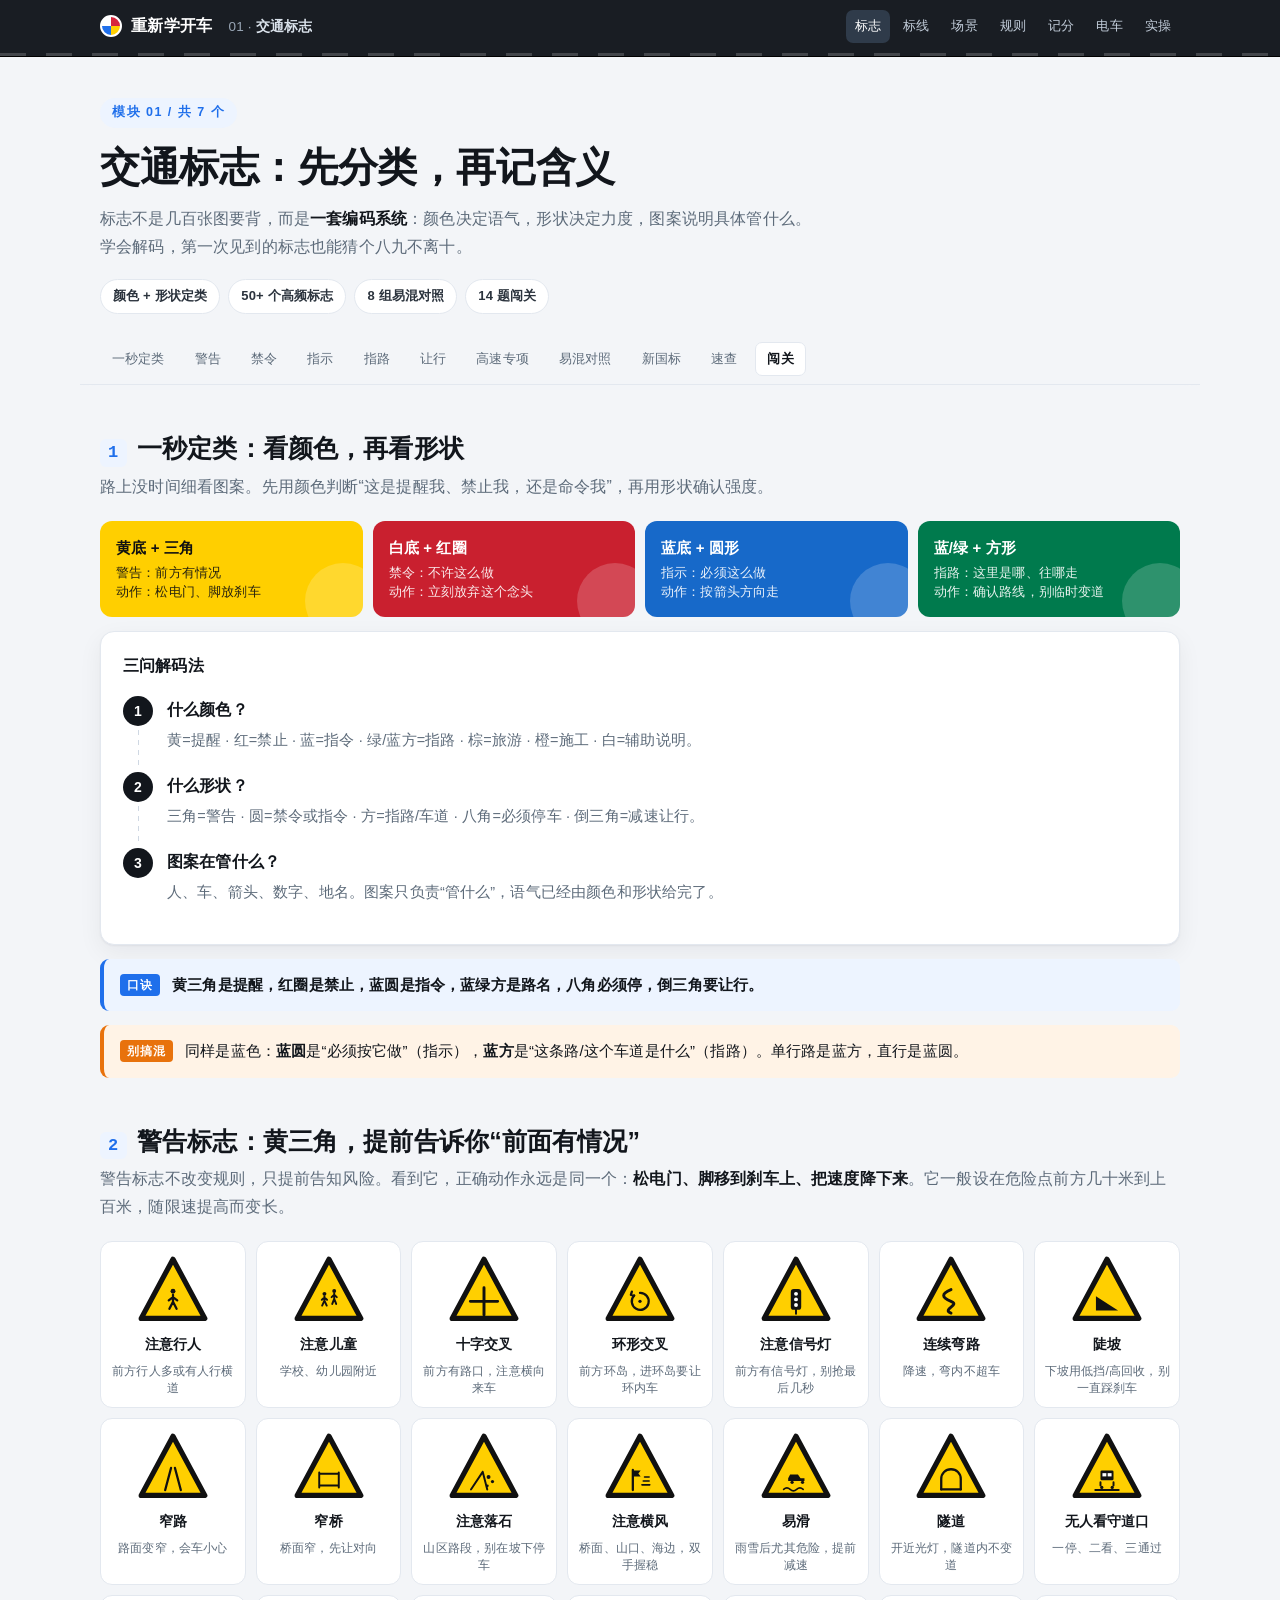
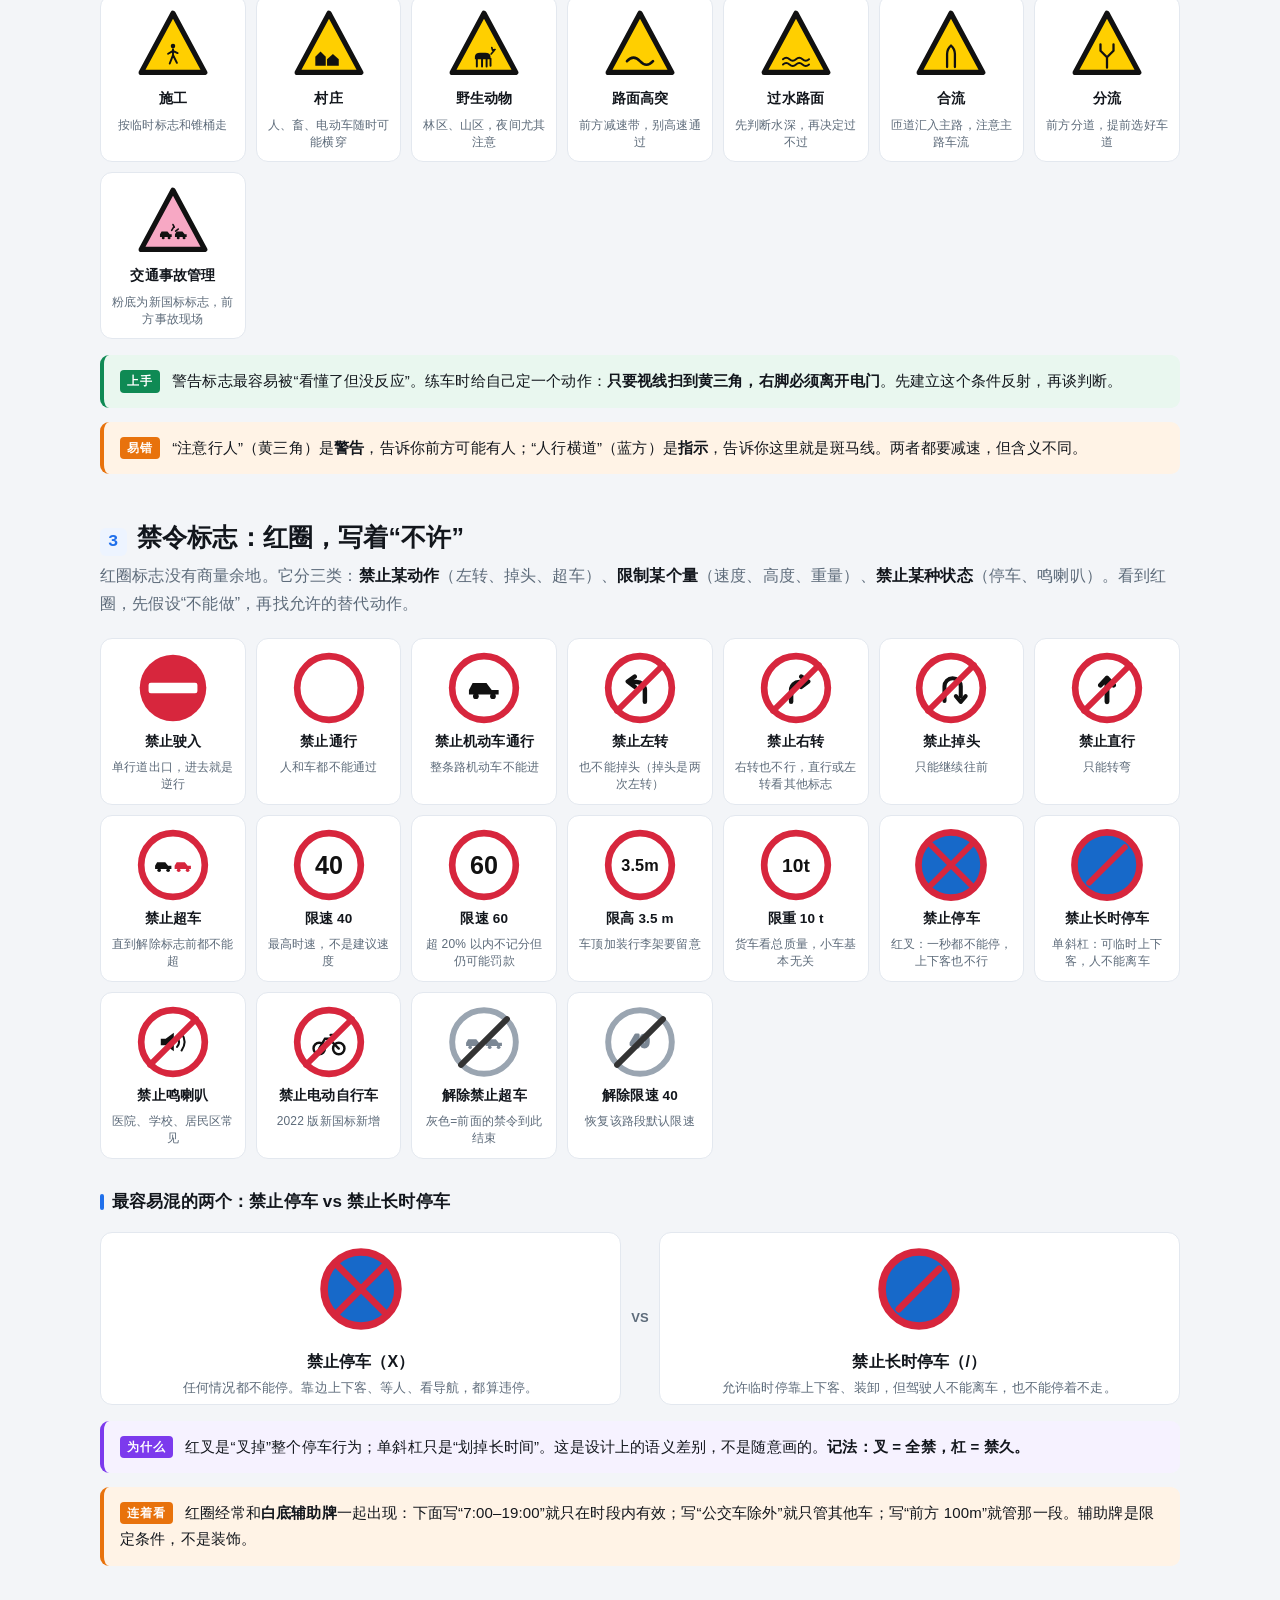
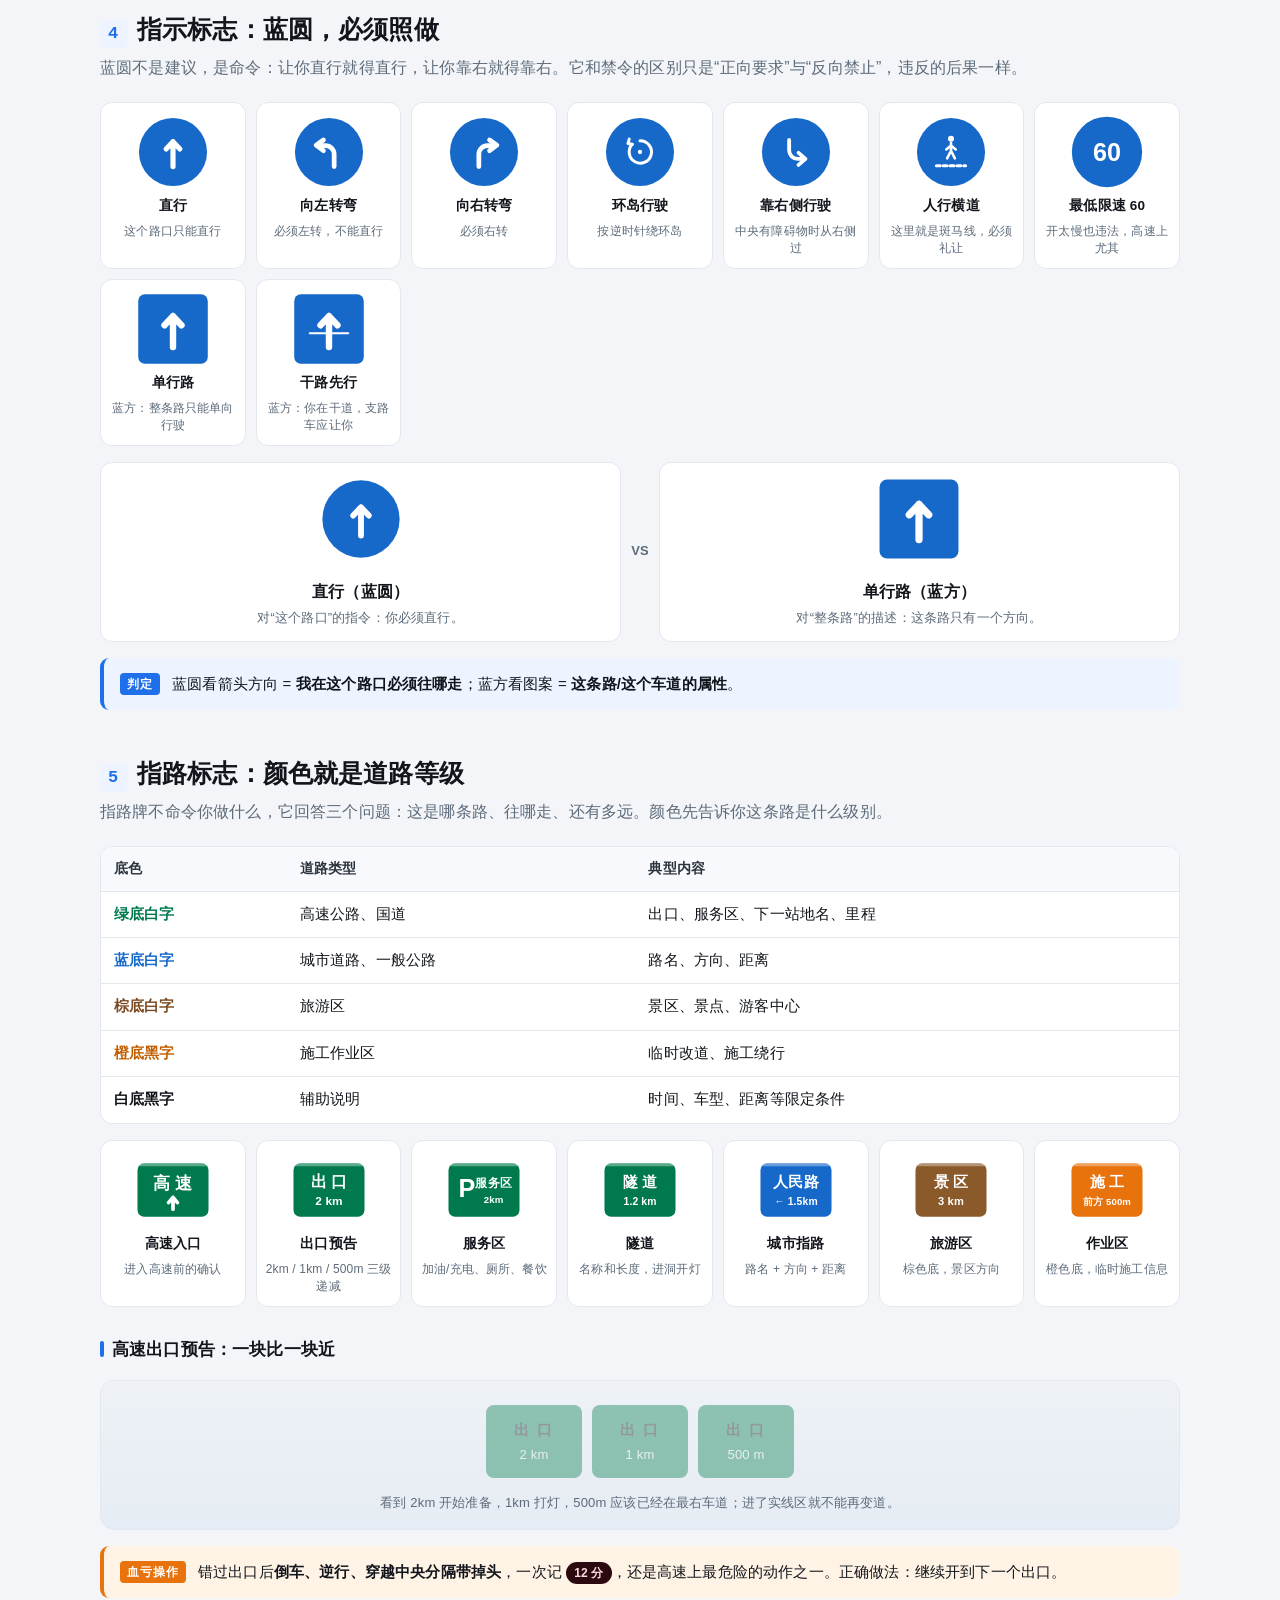
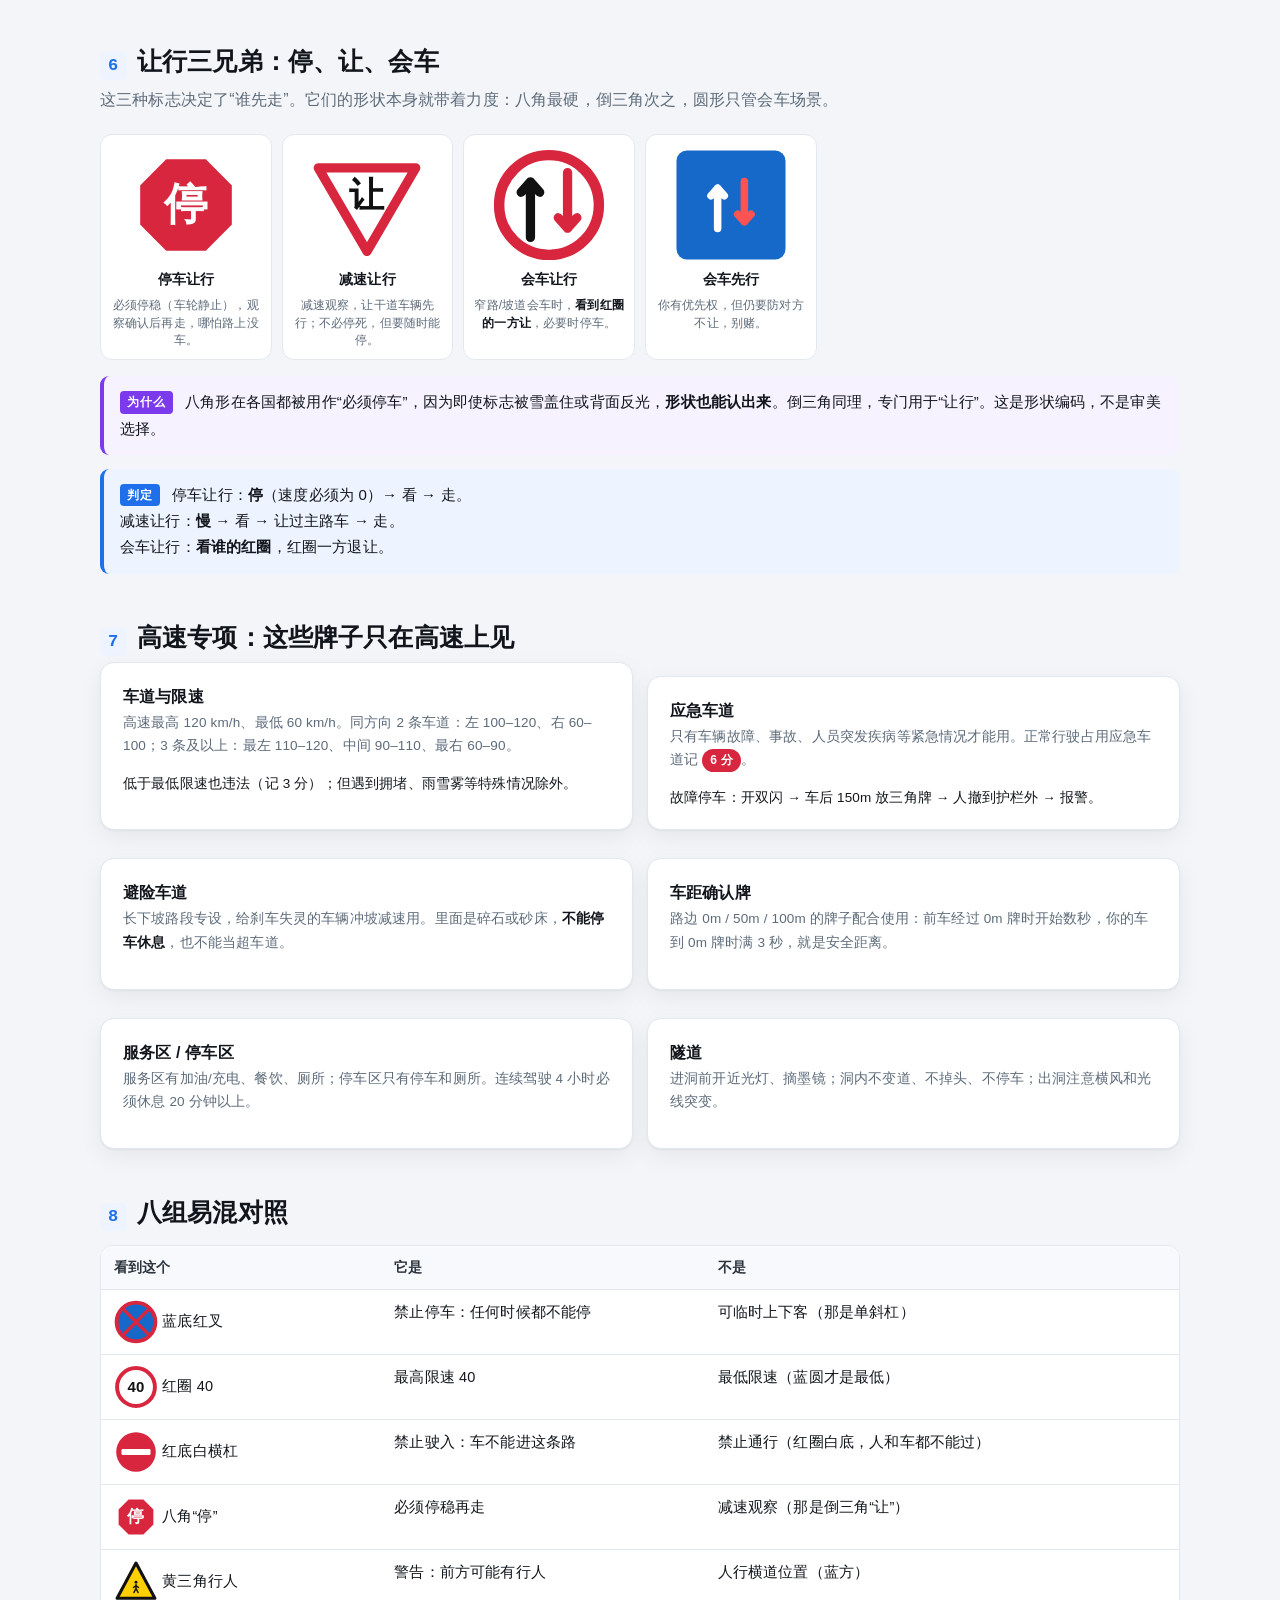
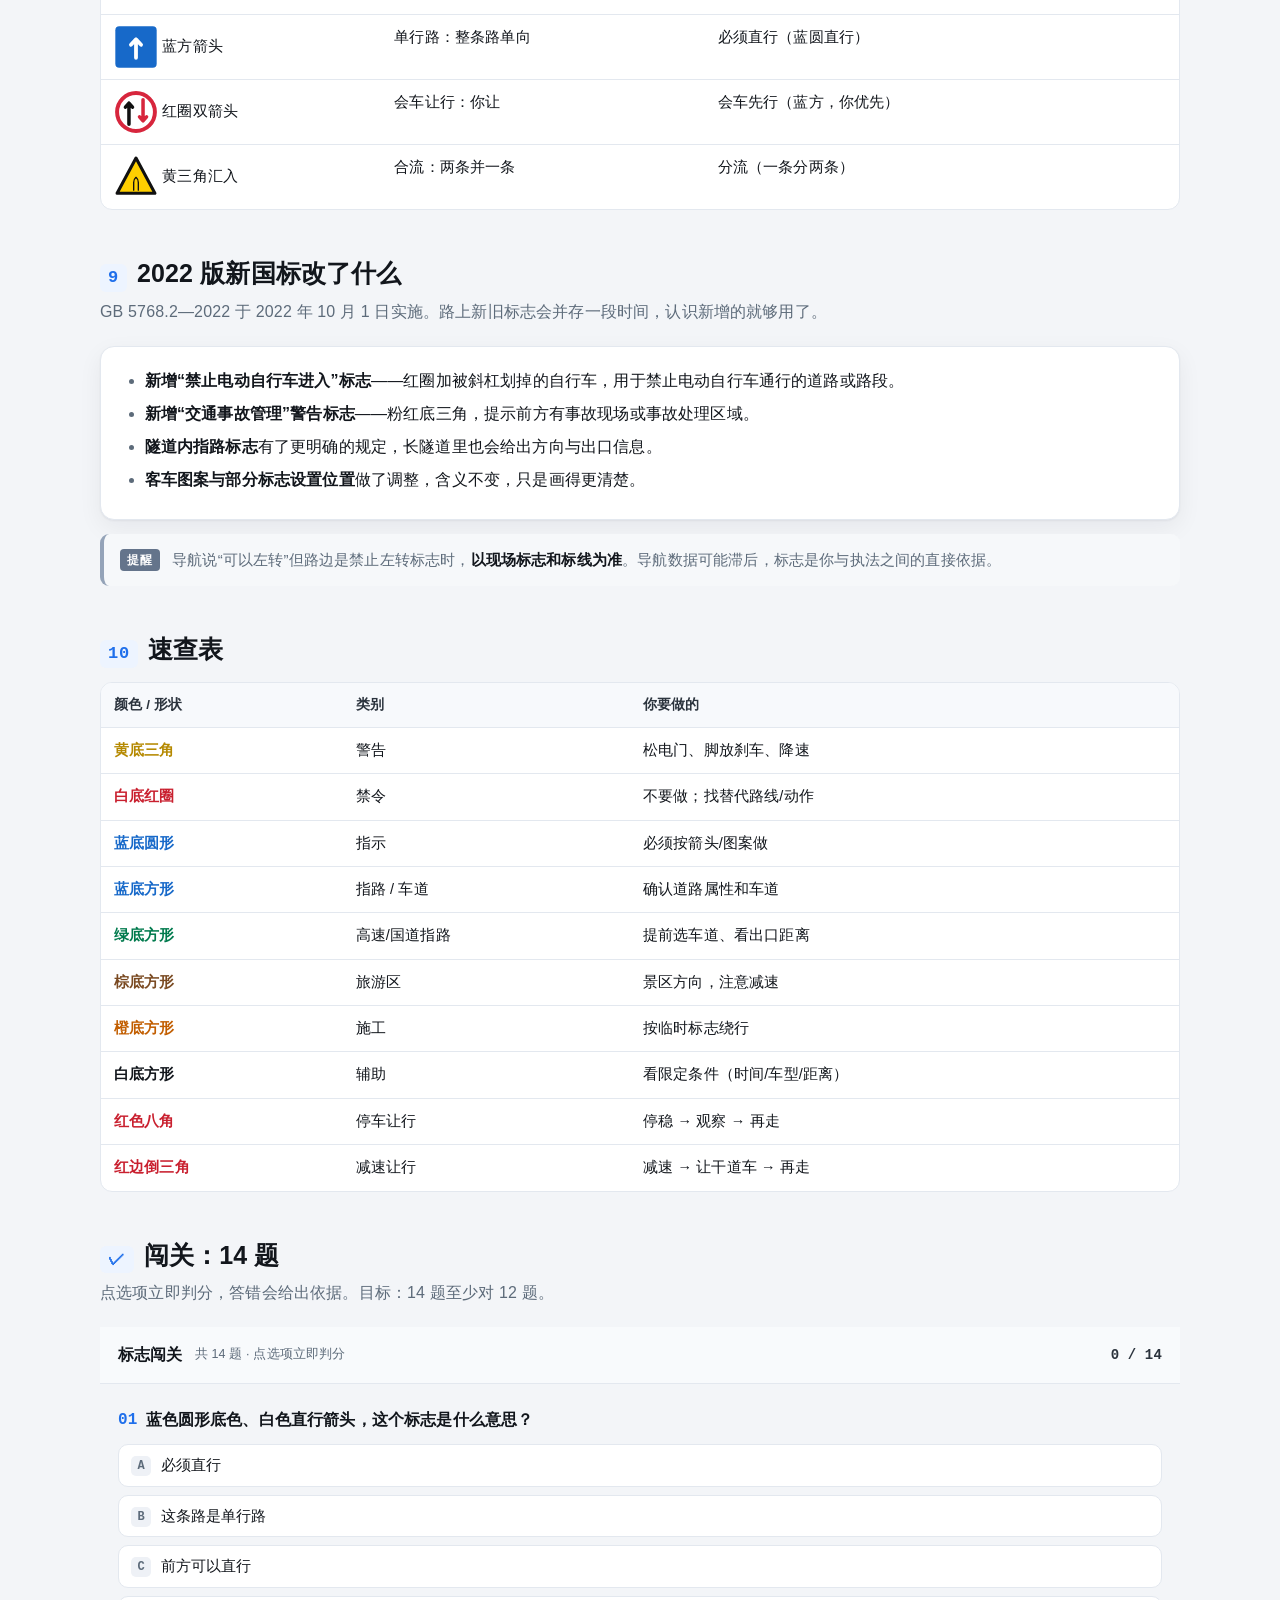
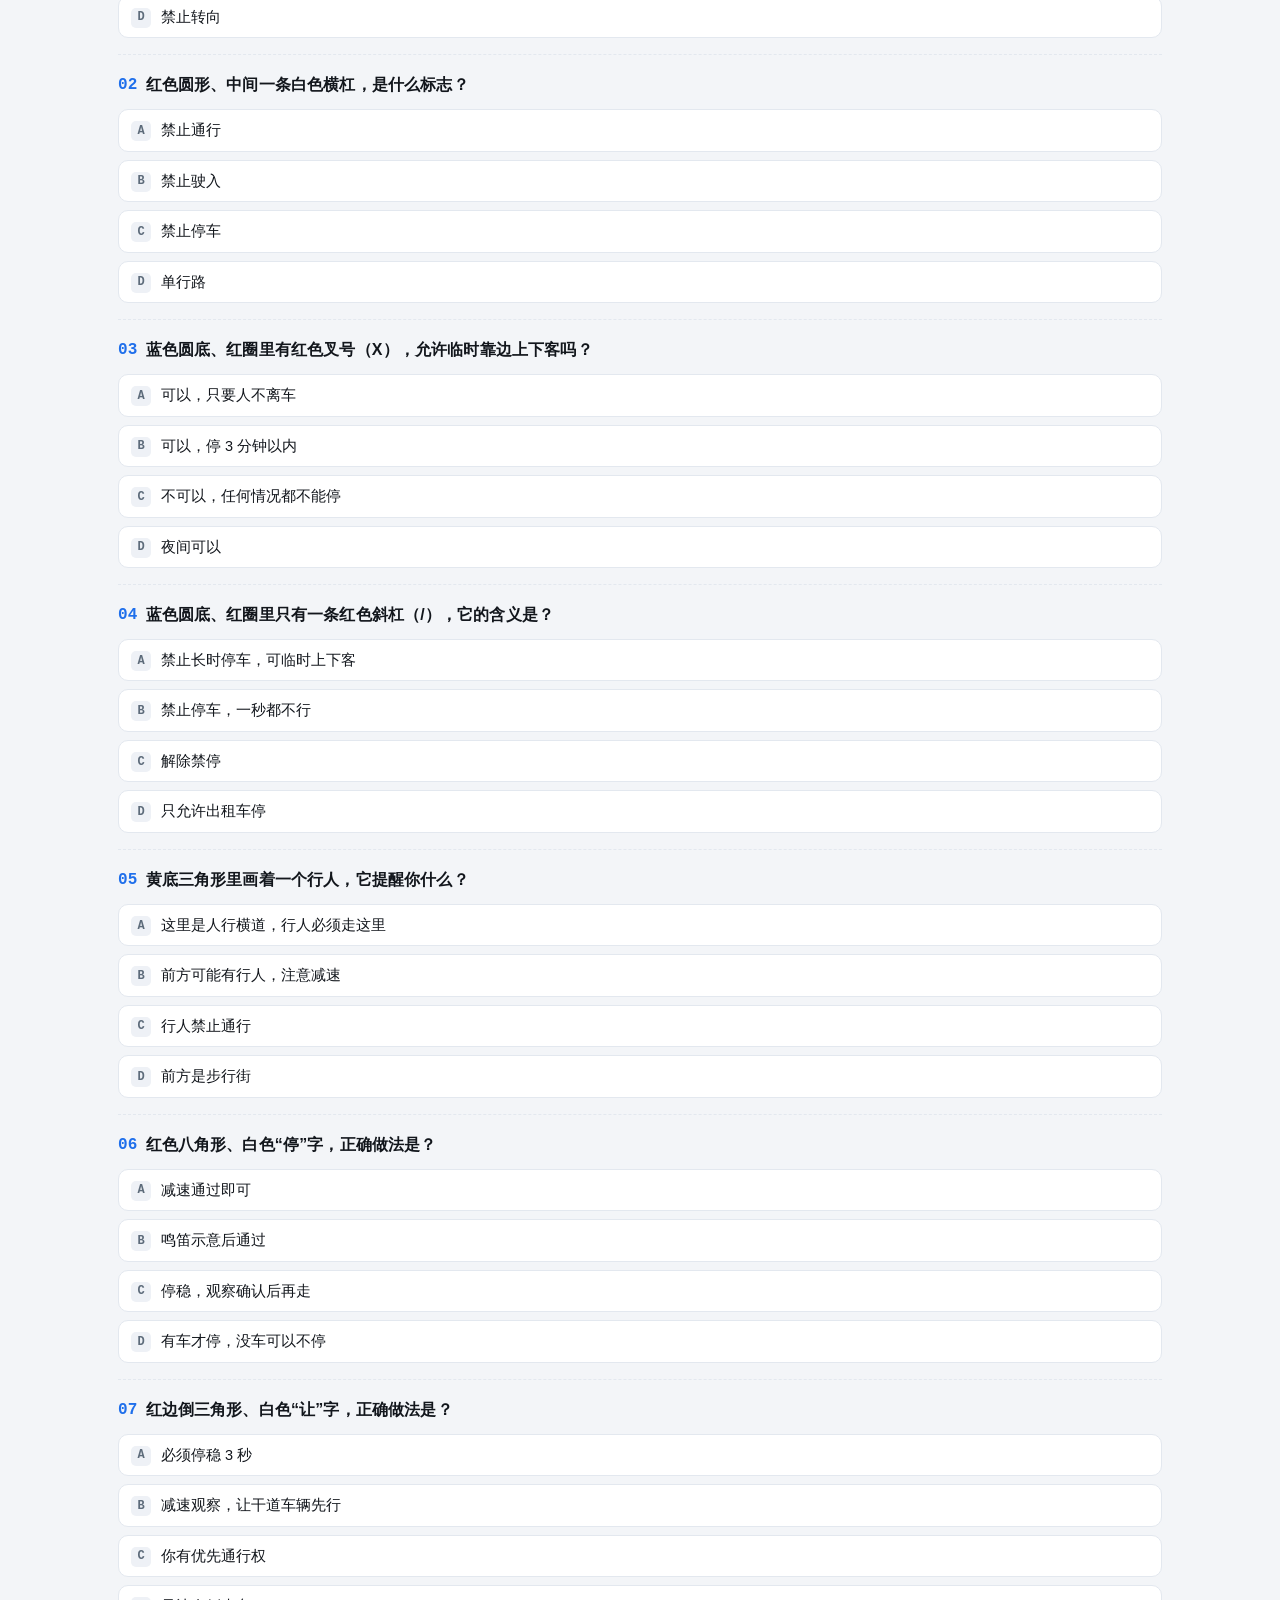
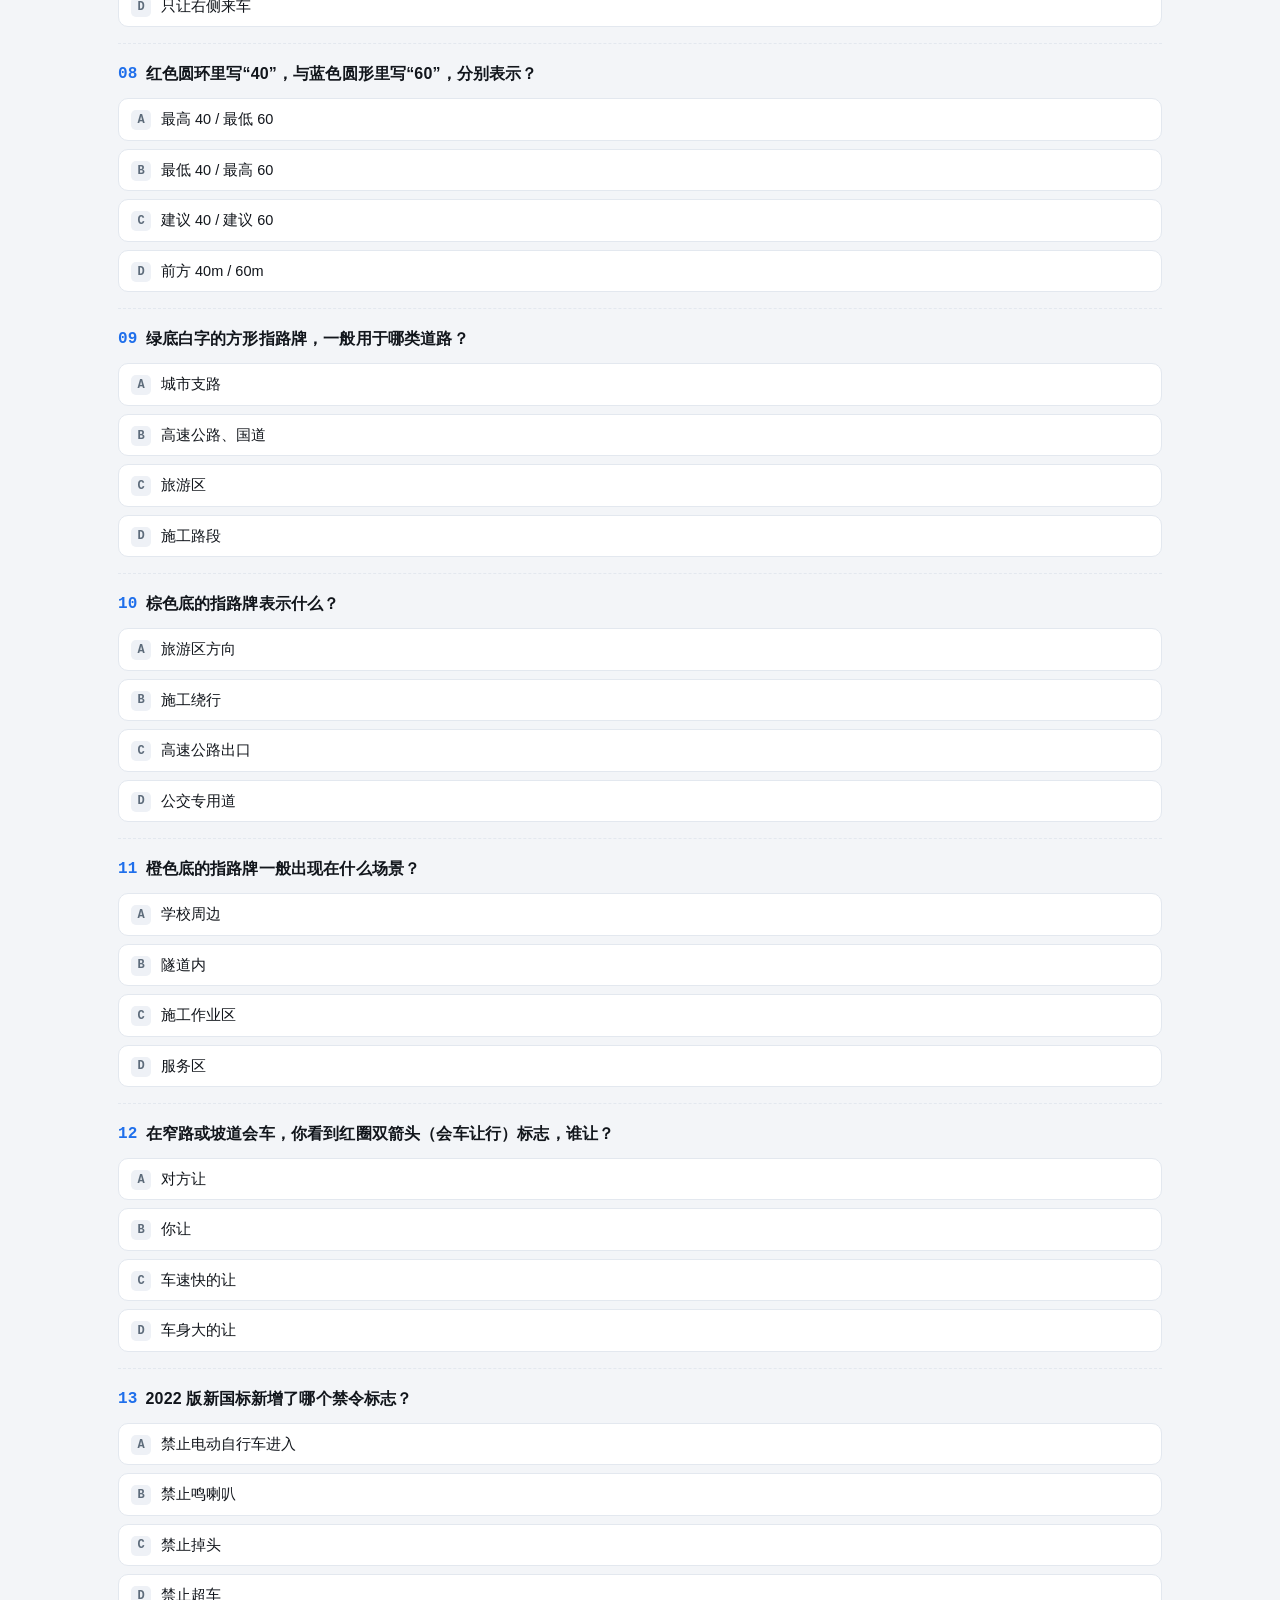
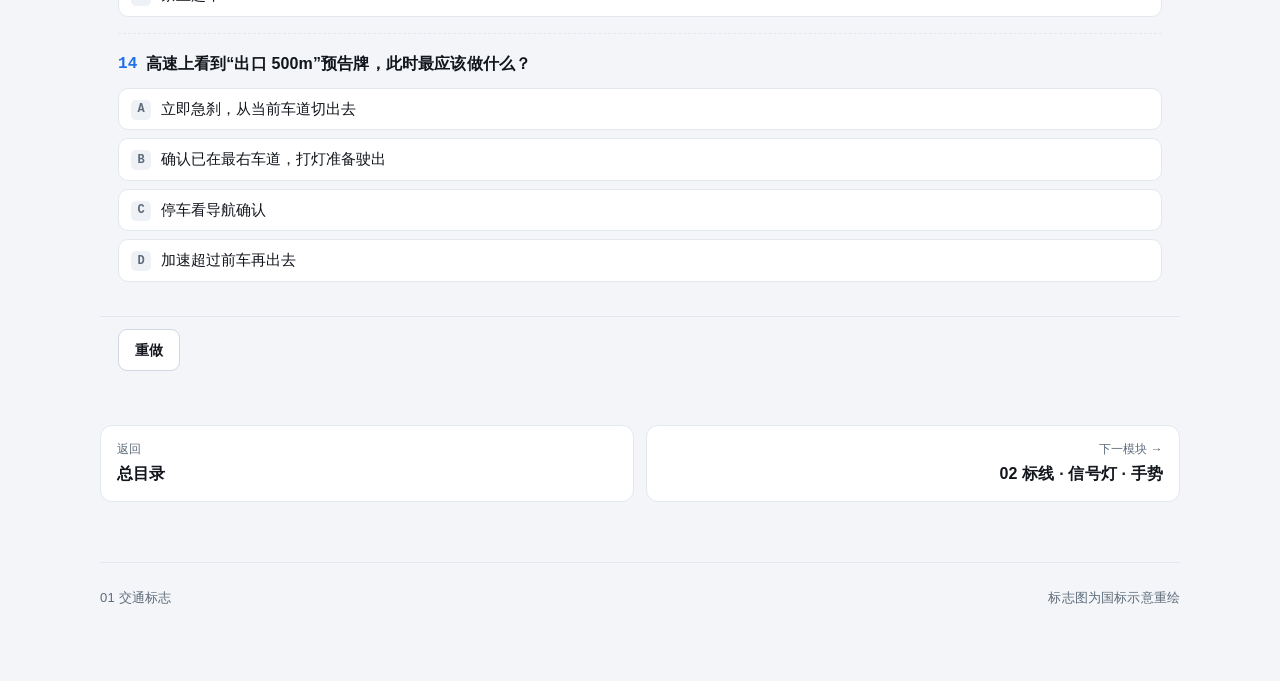
==== 01_signs.html @ 06decb4a "新增 C1 复训手册静态站点 7 个模块：标志、标线、场景、规则、记分、电车、实操， 含矢量图示、SMIL 动画、78 道闯关题与跨页学习进度。" ====
<!DOCTYPE html>
<html lang="zh-CN">
<head>
<meta charset="utf-8">
<meta name="viewport" content="width=device-width, initial-scale=1">
<title>01 交通标志 · 重新学开车</title>
<link rel="stylesheet" href="assets/css/style.css">
<style>
  .decode { display: grid; grid-template-columns: repeat(auto-fit, minmax(160px, 1fr)); gap: 10px; }
  .decode-item { border-radius: 12px; padding: 14px 16px; min-height: 96px; position: relative; overflow: hidden; }
  .decode-item .dt { font-weight: 800; font-size: 15px; margin-bottom: 3px; }
  .decode-item .dd { font-size: 12.5px; line-height: 1.5; opacity: .9; }
  .decode-item .sw { position: absolute; right: -18px; bottom: -22px; width: 76px; height: 76px; border-radius: 50%; background: rgba(255,255,255,.18); }

  @keyframes fadeUp { from { opacity: 0; transform: translateY(10px); } to { opacity: 1; transform: none; } }
  .fade-seq > * { animation: fadeUp .7s ease both; }
  .fade-seq > *:nth-child(2) { animation-delay: .3s; }
  .fade-seq > *:nth-child(3) { animation-delay: .6s; }
  .fade-seq > *:nth-child(4) { animation-delay: .9s; }

  @keyframes slashIn { 0%, 12% { stroke-dashoffset: 80; opacity: .2; } 42%, 88% { stroke-dashoffset: 0; opacity: 1; } 100% { stroke-dashoffset: 80; opacity: .2; } }
  .cmp-anim [data-sign="p-noparking"] svg path { stroke-dasharray: 80; animation: slashIn 4s ease-in-out infinite; }
  .cmp-anim [data-sign="p-noparking"] svg path:nth-of-type(2) { animation-delay: .3s; }
  .cmp-anim [data-sign="p-nolongparking"] svg path { stroke-dasharray: 70; animation: slashIn 4s ease-in-out infinite; }
  .cmp-anim .cmp-box { padding-bottom: 6px; }

  .exitseq { display: flex; gap: 10px; justify-content: center; flex-wrap: wrap; padding: 10px 0 4px; }
  .ex {
    background: #007a4d; color: #fff; border-radius: 8px; padding: 12px 18px; text-align: center;
    min-width: 96px; opacity: .4; animation: light 4.8s ease-in-out infinite; animation-delay: var(--d);
    box-shadow: 0 0 0 0 rgba(0,122,77,0);
  }
  .ex b { display: block; font-size: 15px; letter-spacing: .12em; }
  .ex span { display: block; font-size: 13px; opacity: .9; }
  @keyframes light {
    0%, 33% { opacity: 1; transform: translateY(-2px); box-shadow: 0 6px 16px rgba(0,122,77,.28); }
    42%, 100% { opacity: .4; transform: none; box-shadow: 0 0 0 0 rgba(0,122,77,0); }
  }
  .exitcap { text-align: center; font-size: 13px; color: var(--muted); margin-top: 10px; }
  .sign-item.tall .smean { min-height: 2.9em; }
</style>
</head>
<body data-mod="01_signs">

<header class="topbar">
  <div class="topbar-inner">
    <a class="brand" href="index.html"><span class="brand-dot"></span>重新学开车</a>
    <span class="crumb">01 · <b>交通标志</b></span>
    <span class="topbar-spacer"></span>
    <nav class="topbar-nav">
      <a href="01_signs.html" class="on">标志</a>
      <a href="02_markings.html">标线</a>
      <a href="03_scenes.html">场景</a>
      <a href="04_rules.html">规则</a>
      <a href="05_points.html">记分</a>
      <a href="06_ev.html">电车</a>
      <a href="07_practice.html">实操</a>
    </nav>
  </div>
</header>

<main class="wrap">

  <section class="hero">
    <span class="eyebrow">模块 01 / 共 7 个</span>
    <h1>交通标志：先分类，再记含义</h1>
    <p>标志不是几百张图要背，而是<b>一套编码系统</b>：颜色决定语气，形状决定力度，图案说明具体管什么。学会解码，第一次见到的标志也能猜个八九不离十。</p>
    <div class="hero-tags">
      <span class="chip">颜色 + 形状定类</span>
      <span class="chip">50+ 个高频标志</span>
      <span class="chip">8 组易混对照</span>
      <span class="chip">14 题闯关</span>
    </div>
  </section>

  <nav class="toc">
    <a href="#s1" class="on">一秒定类</a>
    <a href="#s2">警告</a>
    <a href="#s3">禁令</a>
    <a href="#s4">指示</a>
    <a href="#s5">指路</a>
    <a href="#s6">让行</a>
    <a href="#s7">高速专项</a>
    <a href="#s8">易混对照</a>
    <a href="#s9">新国标</a>
    <a href="#s10">速查</a>
    <a href="#quiz">闯关</a>
  </nav>

  <!-- ================= 1 ================= -->
  <section class="sec" id="s1">
    <h2><span class="num">1</span>一秒定类：看颜色，再看形状</h2>
    <p class="lead">路上没时间细看图案。先用颜色判断“这是提醒我、禁止我，还是命令我”，再用形状确认强度。</p>

    <div class="decode fade-seq">
      <div class="decode-item" style="background:#ffcf00;color:#111">
        <div class="dt">黄底 + 三角</div>
        <div class="dd">警告：前方有情况<br>动作：松电门、脚放刹车</div>
        <div class="sw"></div>
      </div>
      <div class="decode-item" style="background:#c9202f">
        <div class="dt">白底 + 红圈</div>
        <div class="dd">禁令：不许这么做<br>动作：立刻放弃这个念头</div>
        <div class="sw"></div>
      </div>
      <div class="decode-item" style="background:#1769c9">
        <div class="dt">蓝底 + 圆形</div>
        <div class="dd">指示：必须这么做<br>动作：按箭头方向走</div>
        <div class="sw"></div>
      </div>
      <div class="decode-item" style="background:#007a4d">
        <div class="dt">蓝/绿 + 方形</div>
        <div class="dd">指路：这里是哪、往哪走<br>动作：确认路线，别临时变道</div>
        <div class="sw"></div>
      </div>
    </div>

    <div class="card" style="margin-top:14px">
      <b>三问解码法</b>
      <ol class="steps" style="margin-bottom:0">
        <li><b>什么颜色？</b><span>黄=提醒 · 红=禁止 · 蓝=指令 · 绿/蓝方=指路 · 棕=旅游 · 橙=施工 · 白=辅助说明。</span></li>
        <li><b>什么形状？</b><span>三角=警告 · 圆=禁令或指令 · 方=指路/车道 · 八角=必须停车 · 倒三角=减速让行。</span></li>
        <li><b>图案在管什么？</b><span>人、车、箭头、数字、地名。图案只负责“管什么”，语气已经由颜色和形状给完了。</span></li>
      </ol>
    </div>

    <div class="rule">
      <span class="lbl">口诀</span>
      <b>黄三角是提醒，红圈是禁止，蓝圆是指令，蓝绿方是路名，八角必须停，倒三角要让行。</b>
    </div>

    <div class="trap">
      <span class="lbl">别搞混</span>
      同样是蓝色：<b>蓝圆</b>是“必须按它做”（指示），<b>蓝方</b>是“这条路/这个车道是什么”（指路）。单行路是蓝方，直行是蓝圆。
    </div>
  </section>

  <!-- ================= 2 ================= -->
  <section class="sec" id="s2">
    <h2><span class="num">2</span>警告标志：黄三角，提前告诉你“前面有情况”</h2>
    <p class="lead">警告标志不改变规则，只提前告知风险。看到它，正确动作永远是同一个：<b>松电门、脚移到刹车上、把速度降下来</b>。它一般设在危险点前方几十米到上百米，随限速提高而变长。</p>

    <div class="sign-grid">
      <div class="sign-item"><span class="sign" data-sign="w-crosswalk"></span><span class="sname">注意行人</span><span class="smean">前方行人多或有人行横道</span></div>
      <div class="sign-item"><span class="sign" data-sign="w-children"></span><span class="sname">注意儿童</span><span class="smean">学校、幼儿园附近</span></div>
      <div class="sign-item"><span class="sign" data-sign="w-cross"></span><span class="sname">十字交叉</span><span class="smean">前方有路口，注意横向来车</span></div>
      <div class="sign-item"><span class="sign" data-sign="w-roundabout"></span><span class="sname">环形交叉</span><span class="smean">前方环岛，进环岛要让环内车</span></div>
      <div class="sign-item"><span class="sign" data-sign="w-signal"></span><span class="sname">注意信号灯</span><span class="smean">前方有信号灯，别抢最后几秒</span></div>
      <div class="sign-item"><span class="sign" data-sign="w-curves"></span><span class="sname">连续弯路</span><span class="smean">降速，弯内不超车</span></div>
      <div class="sign-item"><span class="sign" data-sign="w-steep"></span><span class="sname">陡坡</span><span class="smean">下坡用低挡/高回收，别一直踩刹车</span></div>
      <div class="sign-item"><span class="sign" data-sign="w-narrow"></span><span class="sname">窄路</span><span class="smean">路面变窄，会车小心</span></div>
      <div class="sign-item"><span class="sign" data-sign="w-bridge"></span><span class="sname">窄桥</span><span class="smean">桥面窄，先让对向</span></div>
      <div class="sign-item"><span class="sign" data-sign="w-rock"></span><span class="sname">注意落石</span><span class="smean">山区路段，别在坡下停车</span></div>
      <div class="sign-item"><span class="sign" data-sign="w-wind"></span><span class="sname">注意横风</span><span class="smean">桥面、山口、海边，双手握稳</span></div>
      <div class="sign-item"><span class="sign" data-sign="w-slip"></span><span class="sname">易滑</span><span class="smean">雨雪后尤其危险，提前减速</span></div>
      <div class="sign-item"><span class="sign" data-sign="w-tunnel"></span><span class="sname">隧道</span><span class="smean">开近光灯，隧道内不变道</span></div>
      <div class="sign-item"><span class="sign" data-sign="w-rail"></span><span class="sname">无人看守道口</span><span class="smean">一停、二看、三通过</span></div>
      <div class="sign-item"><span class="sign" data-sign="w-build"></span><span class="sname">施工</span><span class="smean">按临时标志和锥桶走</span></div>
      <div class="sign-item"><span class="sign" data-sign="w-village"></span><span class="sname">村庄</span><span class="smean">人、畜、电动车随时可能横穿</span></div>
      <div class="sign-item"><span class="sign" data-sign="w-animal"></span><span class="sname">野生动物</span><span class="smean">林区、山区，夜间尤其注意</span></div>
      <div class="sign-item"><span class="sign" data-sign="w-bump"></span><span class="sname">路面高突</span><span class="smean">前方减速带，别高速通过</span></div>
      <div class="sign-item"><span class="sign" data-sign="w-flood"></span><span class="sname">过水路面</span><span class="smean">先判断水深，再决定过不过</span></div>
      <div class="sign-item"><span class="sign" data-sign="w-merge"></span><span class="sname">合流</span><span class="smean">匝道汇入主路，注意主路车流</span></div>
      <div class="sign-item"><span class="sign" data-sign="w-fork"></span><span class="sname">分流</span><span class="smean">前方分道，提前选好车道</span></div>
      <div class="sign-item"><span class="sign" data-sign="w-accident"></span><span class="sname">交通事故管理</span><span class="smean">粉底为新国标标志，前方事故现场</span></div>
    </div>

    <div class="tip">
      <span class="lbl">上手</span>
      警告标志最容易被“看懂了但没反应”。练车时给自己定一个动作：<b>只要视线扫到黄三角，右脚必须离开电门</b>。先建立这个条件反射，再谈判断。
    </div>

    <div class="trap">
      <span class="lbl">易错</span>
      “注意行人”（黄三角）是<b>警告</b>，告诉你前方可能有人；“人行横道”（蓝方）是<b>指示</b>，告诉你这里就是斑马线。两者都要减速，但含义不同。
    </div>
  </section>

  <!-- ================= 3 ================= -->
  <section class="sec" id="s3">
    <h2><span class="num">3</span>禁令标志：红圈，写着“不许”</h2>
    <p class="lead">红圈标志没有商量余地。它分三类：<b>禁止某动作</b>（左转、掉头、超车）、<b>限制某个量</b>（速度、高度、重量）、<b>禁止某种状态</b>（停车、鸣喇叭）。看到红圈，先假设“不能做”，再找允许的替代动作。</p>

    <div class="sign-grid">
      <div class="sign-item"><span class="sign" data-sign="p-noentry"></span><span class="sname">禁止驶入</span><span class="smean">单行道出口，进去就是逆行</span></div>
      <div class="sign-item"><span class="sign" data-sign="p-nopass"></span><span class="sname">禁止通行</span><span class="smean">人和车都不能通过</span></div>
      <div class="sign-item"><span class="sign" data-sign="p-novehicle"></span><span class="sname">禁止机动车通行</span><span class="smean">整条路机动车不能进</span></div>
      <div class="sign-item"><span class="sign" data-sign="p-left"></span><span class="sname">禁止左转</span><span class="smean">也不能掉头（掉头是两次左转）</span></div>
      <div class="sign-item"><span class="sign" data-sign="p-right"></span><span class="sname">禁止右转</span><span class="smean">右转也不行，直行或左转看其他标志</span></div>
      <div class="sign-item"><span class="sign" data-sign="p-uturn"></span><span class="sname">禁止掉头</span><span class="smean">只能继续往前</span></div>
      <div class="sign-item"><span class="sign" data-sign="p-straight"></span><span class="sname">禁止直行</span><span class="smean">只能转弯</span></div>
      <div class="sign-item"><span class="sign" data-sign="p-overtake"></span><span class="sname">禁止超车</span><span class="smean">直到解除标志前都不能超</span></div>
      <div class="sign-item"><span class="sign" data-sign="p-speed40"></span><span class="sname">限速 40</span><span class="smean">最高时速，不是建议速度</span></div>
      <div class="sign-item"><span class="sign" data-sign="p-speed60"></span><span class="sname">限速 60</span><span class="smean">超 20% 以内不记分但仍可能罚款</span></div>
      <div class="sign-item"><span class="sign" data-sign="p-height"></span><span class="sname">限高 3.5 m</span><span class="smean">车顶加装行李架要留意</span></div>
      <div class="sign-item"><span class="sign" data-sign="p-weight"></span><span class="sname">限重 10 t</span><span class="smean">货车看总质量，小车基本无关</span></div>
      <div class="sign-item"><span class="sign" data-sign="p-noparking"></span><span class="sname">禁止停车</span><span class="smean">红叉：一秒都不能停，上下客也不行</span></div>
      <div class="sign-item"><span class="sign" data-sign="p-nolongparking"></span><span class="sname">禁止长时停车</span><span class="smean">单斜杠：可临时上下客，人不能离车</span></div>
      <div class="sign-item"><span class="sign" data-sign="p-horn"></span><span class="sname">禁止鸣喇叭</span><span class="smean">医院、学校、居民区常见</span></div>
      <div class="sign-item"><span class="sign" data-sign="p-ebike"></span><span class="sname">禁止电动自行车</span><span class="smean">2022 版新国标新增</span></div>
      <div class="sign-item"><span class="sign" data-sign="p-end-overtake"></span><span class="sname">解除禁止超车</span><span class="smean">灰色=前面的禁令到此结束</span></div>
      <div class="sign-item"><span class="sign" data-sign="p-end-40"></span><span class="sname">解除限速 40</span><span class="smean">恢复该路段默认限速</span></div>
    </div>

    <h3 class="sub">最容易混的两个：禁止停车 vs 禁止长时停车</h3>
    <div class="cmp-anim">
      <div class="compare">
        <div class="cmp-box">
          <span class="sign" data-sign="p-noparking"></span>
          <div class="cmp-title">禁止停车（X）</div>
          <div class="cmp-desc">任何情况都不能停。靠边上下客、等人、看导航，都算违停。</div>
        </div>
        <div class="vs">VS</div>
        <div class="cmp-box">
          <span class="sign" data-sign="p-nolongparking"></span>
          <div class="cmp-title">禁止长时停车（/）</div>
          <div class="cmp-desc">允许临时停靠上下客、装卸，但驾驶人不能离车，也不能停着不走。</div>
        </div>
      </div>
    </div>

    <div class="why">
      <span class="lbl">为什么</span>
      红叉是“叉掉”整个停车行为；单斜杠只是“划掉长时间”。这是设计上的语义差别，不是随意画的。<b>记法：叉 = 全禁，杠 = 禁久。</b>
    </div>

    <div class="trap">
      <span class="lbl">连着看</span>
      红圈经常和<b>白底辅助牌</b>一起出现：下面写“7:00–19:00”就只在时段内有效；写“公交车除外”就只管其他车；写“前方 100m”就管那一段。辅助牌是限定条件，不是装饰。
    </div>
  </section>

  <!-- ================= 4 ================= -->
  <section class="sec" id="s4">
    <h2><span class="num">4</span>指示标志：蓝圆，必须照做</h2>
    <p class="lead">蓝圆不是建议，是命令：让你直行就得直行，让你靠右就得靠右。它和禁令的区别只是“正向要求”与“反向禁止”，违反的后果一样。</p>

    <div class="sign-grid">
      <div class="sign-item"><span class="sign" data-sign="m-straight"></span><span class="sname">直行</span><span class="smean">这个路口只能直行</span></div>
      <div class="sign-item"><span class="sign" data-sign="m-left"></span><span class="sname">向左转弯</span><span class="smean">必须左转，不能直行</span></div>
      <div class="sign-item"><span class="sign" data-sign="m-right"></span><span class="sname">向右转弯</span><span class="smean">必须右转</span></div>
      <div class="sign-item"><span class="sign" data-sign="m-roundabout"></span><span class="sname">环岛行驶</span><span class="smean">按逆时针绕环岛</span></div>
      <div class="sign-item"><span class="sign" data-sign="m-keepright"></span><span class="sname">靠右侧行驶</span><span class="smean">中央有障碍物时从右侧过</span></div>
      <div class="sign-item"><span class="sign" data-sign="m-crosswalk"></span><span class="sname">人行横道</span><span class="smean">这里就是斑马线，必须礼让</span></div>
      <div class="sign-item"><span class="sign" data-sign="m-min60"></span><span class="sname">最低限速 60</span><span class="smean">开太慢也违法，高速上尤其</span></div>
      <div class="sign-item"><span class="sign" data-sign="s-oneway"></span><span class="sname">单行路</span><span class="smean">蓝方：整条路只能单向行驶</span></div>
      <div class="sign-item"><span class="sign" data-sign="s-priority"></span><span class="sname">干路先行</span><span class="smean">蓝方：你在干道，支路车应让你</span></div>
    </div>

    <div class="compare">
      <div class="cmp-box">
        <span class="sign" data-sign="m-straight"></span>
        <div class="cmp-title">直行（蓝圆）</div>
        <div class="cmp-desc">对“这个路口”的指令：你必须直行。</div>
      </div>
      <div class="vs">VS</div>
      <div class="cmp-box">
        <span class="sign" data-sign="s-oneway"></span>
        <div class="cmp-title">单行路（蓝方）</div>
        <div class="cmp-desc">对“整条路”的描述：这条路只有一个方向。</div>
      </div>
    </div>

    <div class="rule">
      <span class="lbl">判定</span>
      蓝圆看箭头方向 = <b>我在这个路口必须往哪走</b>；蓝方看图案 = <b>这条路/这个车道的属性</b>。
    </div>
  </section>

  <!-- ================= 5 ================= -->
  <section class="sec" id="s5">
    <h2><span class="num">5</span>指路标志：颜色就是道路等级</h2>
    <p class="lead">指路牌不命令你做什么，它回答三个问题：这是哪条路、往哪走、还有多远。颜色先告诉你这条路是什么级别。</p>

    <div class="tbl-wrap compact">
      <table>
        <thead><tr><th>底色</th><th>道路类型</th><th>典型内容</th></tr></thead>
        <tbody>
          <tr><td><b style="color:#007a4d">绿底白字</b></td><td>高速公路、国道</td><td>出口、服务区、下一站地名、里程</td></tr>
          <tr><td><b style="color:#1769c9">蓝底白字</b></td><td>城市道路、一般公路</td><td>路名、方向、距离</td></tr>
          <tr><td><b style="color:#7a4a22">棕底白字</b></td><td>旅游区</td><td>景区、景点、游客中心</td></tr>
          <tr><td><b style="color:#c25e00">橙底黑字</b></td><td>施工作业区</td><td>临时改道、施工绕行</td></tr>
          <tr><td><b>白底黑字</b></td><td>辅助说明</td><td>时间、车型、距离等限定条件</td></tr>
        </tbody>
      </table>
    </div>

    <div class="sign-grid">
      <div class="sign-item"><span class="sign" data-sign="g-highway"></span><span class="sname">高速入口</span><span class="smean">进入高速前的确认</span></div>
      <div class="sign-item"><span class="sign" data-sign="g-exit"></span><span class="sname">出口预告</span><span class="smean">2km / 1km / 500m 三级递减</span></div>
      <div class="sign-item"><span class="sign" data-sign="g-service"></span><span class="sname">服务区</span><span class="smean">加油/充电、厕所、餐饮</span></div>
      <div class="sign-item"><span class="sign" data-sign="g-tunnel"></span><span class="sname">隧道</span><span class="smean">名称和长度，进洞开灯</span></div>
      <div class="sign-item"><span class="sign" data-sign="g-city"></span><span class="sname">城市指路</span><span class="smean">路名 + 方向 + 距离</span></div>
      <div class="sign-item"><span class="sign" data-sign="g-tour"></span><span class="sname">旅游区</span><span class="smean">棕色底，景区方向</span></div>
      <div class="sign-item"><span class="sign" data-sign="g-work"></span><span class="sname">作业区</span><span class="smean">橙色底，临时施工信息</span></div>
    </div>

    <h3 class="sub">高速出口预告：一块比一块近</h3>
    <div class="stage">
      <div class="exitseq">
        <div class="ex" style="--d:0s"><b>出 口</b><span>2 km</span></div>
        <div class="ex" style="--d:1.7s"><b>出 口</b><span>1 km</span></div>
        <div class="ex" style="--d:3.4s"><b>出 口</b><span>500 m</span></div>
      </div>
      <div class="exitcap">看到 2km 开始准备，1km 打灯，500m 应该已经在最右车道；进了实线区就不能再变道。</div>
    </div>

    <div class="trap">
      <span class="lbl">血亏操作</span>
      错过出口后<b>倒车、逆行、穿越中央分隔带掉头</b>，一次记 <span class="badge b12">12 分</span>，还是高速上最危险的动作之一。正确做法：继续开到下一个出口。
    </div>
  </section>

  <!-- ================= 6 ================= -->
  <section class="sec" id="s6">
    <h2><span class="num">6</span>让行三兄弟：停、让、会车</h2>
    <p class="lead">这三种标志决定了“谁先走”。它们的形状本身就带着力度：八角最硬，倒三角次之，圆形只管会车场景。</p>

    <div class="sign-grid" style="grid-template-columns:repeat(auto-fill,minmax(170px,1fr))">
      <div class="sign-item tall"><span class="sign lg" data-sign="s-stop"></span><span class="sname">停车让行</span><span class="smean">必须停稳（车轮静止），观察确认后再走，哪怕路上没车。</span></div>
      <div class="sign-item tall"><span class="sign lg" data-sign="s-yield"></span><span class="sname">减速让行</span><span class="smean">减速观察，让干道车辆先行；不必停死，但要随时能停。</span></div>
      <div class="sign-item tall"><span class="sign lg" data-sign="s-yieldcircle"></span><span class="sname">会车让行</span><span class="smean">窄路/坡道会车时，<b>看到红圈的一方让</b>，必要时停车。</span></div>
      <div class="sign-item tall"><span class="sign lg" data-sign="s-prioritycircle"></span><span class="sname">会车先行</span><span class="smean">你有优先权，但仍要防对方不让，别赌。</span></div>
    </div>

    <div class="why">
      <span class="lbl">为什么</span>
      八角形在各国都被用作“必须停车”，因为即使标志被雪盖住或背面反光，<b>形状也能认出来</b>。倒三角同理，专门用于“让行”。这是形状编码，不是审美选择。
    </div>

    <div class="rule">
      <span class="lbl">判定</span>
      停车让行：<b>停</b>（速度必须为 0）→ 看 → 走。<br>
      减速让行：<b>慢</b> → 看 → 让过主路车 → 走。<br>
      会车让行：<b>看谁的红圈</b>，红圈一方退让。
    </div>
  </section>

  <!-- ================= 7 ================= -->
  <section class="sec" id="s7">
    <h2><span class="num">7</span>高速专项：这些牌子只在高速上见</h2>

    <div class="grid g2">
      <div class="card">
        <b>车道与限速</b>
        <p class="small muted">高速最高 120 km/h、最低 60 km/h。同方向 2 条车道：左 100–120、右 60–100；3 条及以上：最左 110–120、中间 90–110、最右 60–90。</p>
        <p class="small mb0">低于最低限速也违法（记 3 分）；但遇到拥堵、雨雪雾等特殊情况除外。</p>
      </div>
      <div class="card">
        <b>应急车道</b>
        <p class="small muted">只有车辆故障、事故、人员突发疾病等紧急情况才能用。正常行驶占用应急车道记 <span class="badge b6">6 分</span>。</p>
        <p class="small mb0">故障停车：开双闪 → 车后 150m 放三角牌 → 人撤到护栏外 → 报警。</p>
      </div>
      <div class="card">
        <b>避险车道</b>
        <p class="small muted">长下坡路段专设，给刹车失灵的车辆冲坡减速用。里面是碎石或砂床，<b>不能停车休息</b>，也不能当超车道。</p>
      </div>
      <div class="card">
        <b>车距确认牌</b>
        <p class="small muted">路边 0m / 50m / 100m 的牌子配合使用：前车经过 0m 牌时开始数秒，你的车到 0m 牌时满 3 秒，就是安全距离。</p>
      </div>
      <div class="card">
        <b>服务区 / 停车区</b>
        <p class="small muted">服务区有加油/充电、餐饮、厕所；停车区只有停车和厕所。连续驾驶 4 小时必须休息 20 分钟以上。</p>
      </div>
      <div class="card">
        <b>隧道</b>
        <p class="small muted">进洞前开近光灯、摘墨镜；洞内不变道、不掉头、不停车；出洞注意横风和光线突变。</p>
      </div>
    </div>
  </section>

  <!-- ================= 8 ================= -->
  <section class="sec" id="s8">
    <h2><span class="num">8</span>八组易混对照</h2>

    <div class="tbl-wrap">
      <table>
        <thead><tr><th style="width:26%">看到这个</th><th style="width:30%">它是</th><th>不是</th></tr></thead>
        <tbody>
          <tr><td><span class="sign sm" data-sign="p-noparking"></span> 蓝底红叉</td><td>禁止停车：任何时候都不能停</td><td>可临时上下客（那是单斜杠）</td></tr>
          <tr><td><span class="sign sm" data-sign="p-speed40"></span> 红圈 40</td><td>最高限速 40</td><td>最低限速（蓝圆才是最低）</td></tr>
          <tr><td><span class="sign sm" data-sign="p-noentry"></span> 红底白横杠</td><td>禁止驶入：车不能进这条路</td><td>禁止通行（红圈白底，人和车都不能过）</td></tr>
          <tr><td><span class="sign sm" data-sign="s-stop"></span> 八角“停”</td><td>必须停稳再走</td><td>减速观察（那是倒三角“让”）</td></tr>
          <tr><td><span class="sign sm" data-sign="w-crosswalk"></span> 黄三角行人</td><td>警告：前方可能有行人</td><td>人行横道位置（蓝方）</td></tr>
          <tr><td><span class="sign sm" data-sign="s-oneway"></span> 蓝方箭头</td><td>单行路：整条路单向</td><td>必须直行（蓝圆直行）</td></tr>
          <tr><td><span class="sign sm" data-sign="s-yieldcircle"></span> 红圈双箭头</td><td>会车让行：你让</td><td>会车先行（蓝方，你优先）</td></tr>
          <tr><td><span class="sign sm" data-sign="w-merge"></span> 黄三角汇入</td><td>合流：两条并一条</td><td>分流（一条分两条）</td></tr>
        </tbody>
      </table>
    </div>
  </section>

  <!-- ================= 9 ================= -->
  <section class="sec" id="s9">
    <h2><span class="num">9</span>2022 版新国标改了什么</h2>
    <p class="lead">GB 5768.2—2022 于 2022 年 10 月 1 日实施。路上新旧标志会并存一段时间，认识新增的就够用了。</p>
    <div class="card">
      <ul class="mb0">
        <li><b>新增“禁止电动自行车进入”标志</b>——红圈加被斜杠划掉的自行车，用于禁止电动自行车通行的道路或路段。</li>
        <li><b>新增“交通事故管理”警告标志</b>——粉红底三角，提示前方有事故现场或事故处理区域。</li>
        <li><b>隧道内指路标志</b>有了更明确的规定，长隧道里也会给出方向与出口信息。</li>
        <li><b>客车图案与部分标志设置位置</b>做了调整，含义不变，只是画得更清楚。</li>
      </ul>
    </div>
    <div class="note">
      <span class="lbl">提醒</span>
      导航说“可以左转”但路边是禁止左转标志时，<b>以现场标志和标线为准</b>。导航数据可能滞后，标志是你与执法之间的直接依据。
    </div>
  </section>

  <!-- ================= 10 ================= -->
  <section class="sec" id="s10">
    <h2><span class="num">10</span>速查表</h2>
    <div class="tbl-wrap">
      <table>
        <thead><tr><th>颜色 / 形状</th><th>类别</th><th>你要做的</th></tr></thead>
        <tbody>
          <tr><td><b style="color:#b58900">黄底三角</b></td><td>警告</td><td>松电门、脚放刹车、降速</td></tr>
          <tr><td><b style="color:#c9202f">白底红圈</b></td><td>禁令</td><td>不要做；找替代路线/动作</td></tr>
          <tr><td><b style="color:#1769c9">蓝底圆形</b></td><td>指示</td><td>必须按箭头/图案做</td></tr>
          <tr><td><b style="color:#1769c9">蓝底方形</b></td><td>指路 / 车道</td><td>确认道路属性和车道</td></tr>
          <tr><td><b style="color:#007a4d">绿底方形</b></td><td>高速/国道指路</td><td>提前选车道、看出口距离</td></tr>
          <tr><td><b style="color:#7a4a22">棕底方形</b></td><td>旅游区</td><td>景区方向，注意减速</td></tr>
          <tr><td><b style="color:#c25e00">橙底方形</b></td><td>施工</td><td>按临时标志绕行</td></tr>
          <tr><td><b>白底方形</b></td><td>辅助</td><td>看限定条件（时间/车型/距离）</td></tr>
          <tr><td><b style="color:#c9202f">红色八角</b></td><td>停车让行</td><td>停稳 → 观察 → 再走</td></tr>
          <tr><td><b style="color:#c9202f">红边倒三角</b></td><td>减速让行</td><td>减速 → 让干道车 → 再走</td></tr>
        </tbody>
      </table>
    </div>
  </section>

  <!-- ================= QUIZ ================= -->
  <section class="sec" id="quiz">
    <h2><span class="num">✓</span>闯关：14 题</h2>
    <p class="lead">点选项立即判分，答错会给出依据。目标：14 题至少对 12 题。</p>
    <div id="quiz1"></div>
  </section>

  <div class="pager">
    <a href="index.html"><div class="pdir">返回</div><div class="pt">总目录</div></a>
    <a href="02_markings.html" class="next"><div class="pdir">下一模块 →</div><div class="pt">02 标线 · 信号灯 · 手势</div></a>
  </div>

  <footer class="foot">
    <div class="fr"><span>01 交通标志</span><span>标志图为国标示意重绘</span></div>
  </footer>
</main>

<script src="assets/js/signs.js"></script>
<script src="assets/js/app.js"></script>
<script>
Driving.quiz("#quiz1", {
  id: "signs-01",
  title: "标志闯关",
  qs: [
    {
      q: "蓝色圆形底色、白色直行箭头，这个标志是什么意思？",
      o: ["必须直行", "这条路是单行路", "前方可以直行", "禁止转向"],
      a: 0,
      why: "蓝圆是“指示标志”，表示必须按箭头方向行驶。单行路是蓝底方形（指路），注意区分圆形和方形。"
    },
    {
      q: "红色圆形、中间一条白色横杠，是什么标志？",
      o: ["禁止通行", "禁止驶入", "禁止停车", "单行路"],
      a: 1,
      why: "红底白横杠是“禁止驶入”，多设在单行道的出口，误入就是逆行。禁止通行是红圈白底、没有图案。"
    },
    {
      q: "蓝色圆底、红圈里有红色叉号（X），允许临时靠边上下客吗？",
      o: ["可以，只要人不离车", "可以，停 3 分钟以内", "不可以，任何情况都不能停", "夜间可以"],
      a: 2,
      why: "红叉表示“禁止车辆停放”，临时上下客也算停车。允许临时停靠的是单斜杠（禁止长时停车）。"
    },
    {
      q: "蓝色圆底、红圈里只有一条红色斜杠（/），它的含义是？",
      o: ["禁止长时停车，可临时上下客", "禁止停车，一秒都不行", "解除禁停", "只允许出租车停"],
      a: 0,
      why: "单斜杠是“禁止长时停车”：可以临时上下客或装卸，但驾驶人不能离车，也不能停着不走。"
    },
    {
      q: "黄底三角形里画着一个行人，它提醒你什么？",
      o: ["这里是人行横道，行人必须走这里", "前方可能有行人，注意减速", "行人禁止通行", "前方是步行街"],
      a: 1,
      why: "黄三角是警告标志，提示前方有行人出没的风险，不等于“人行横道”的位置。人行横道是蓝底方形指示标志。"
    },
    {
      q: "红色八角形、白色“停”字，正确做法是？",
      o: ["减速通过即可", "鸣笛示意后通过", "停稳，观察确认后再走", "有车才停，没车可以不停"],
      a: 2,
      why: "停车让行的“停”是硬要求：车轮必须停住，观察确认安全后再通过，即使路上暂时没车也要停。"
    },
    {
      q: "红边倒三角形、白色“让”字，正确做法是？",
      o: ["必须停稳 3 秒", "减速观察，让干道车辆先行", "你有优先通行权", "只让右侧来车"],
      a: 1,
      why: "减速让行不要求停死，但必须减速到随时能停，并让干道车辆先通过。"
    },
    {
      q: "红色圆环里写“40”，与蓝色圆形里写“60”，分别表示？",
      o: ["最高 40 / 最低 60", "最低 40 / 最高 60", "建议 40 / 建议 60", "前方 40m / 60m"],
      a: 0,
      why: "红圈数字是最高限速，蓝圆数字是最低限速。高速上开太慢同样违法，低于最低限速记 3 分。"
    },
    {
      q: "绿底白字的方形指路牌，一般用于哪类道路？",
      o: ["城市支路", "高速公路、国道", "旅游区", "施工路段"],
      a: 1,
      why: "绿底白字用于高速公路和国道；城市道路一般用蓝底白字；棕色是旅游区；橙色是施工作业区。"
    },
    {
      q: "棕色底的指路牌表示什么？",
      o: ["旅游区方向", "施工绕行", "高速公路出口", "公交专用道"],
      a: 0,
      why: "棕色底白字是旅游区标志，告诉你景区、景点的方向和距离。"
    },
    {
      q: "橙色底的指路牌一般出现在什么场景？",
      o: ["学校周边", "隧道内", "施工作业区", "服务区"],
      a: 2,
      why: "橙色用于施工作业区，属于临时性标志，提示改道、绕行或施工信息。"
    },
    {
      q: "在窄路或坡道会车，你看到红圈双箭头（会车让行）标志，谁让？",
      o: ["对方让", "你让", "车速快的让", "车身大的让"],
      a: 1,
      why: "会车让行标志设在需要让行的一方，看到红圈的一方必须让行，必要时停车。蓝底方形的会车先行才表示你优先。"
    },
    {
      q: "2022 版新国标新增了哪个禁令标志？",
      o: ["禁止电动自行车进入", "禁止鸣喇叭", "禁止掉头", "禁止超车"],
      a: 0,
      why: "GB 5768.2—2022 新增“禁止电动自行车进入”标志；同版还新增了粉红底的“交通事故管理”警告标志。"
    },
    {
      q: "高速上看到“出口 500m”预告牌，此时最应该做什么？",
      o: ["立即急刹，从当前车道切出去", "确认已在最右车道，打灯准备驶出", "停车看导航确认", "加速超过前车再出去"],
      a: 1,
      why: "500m 时应该已经完成变道、在最右车道。此时急刹跨道极危险；如果已经错过，继续到下一个出口，绝不倒车。"
    }
  ]
});
</script>
</body>
</html>
---- assets/css/style.css ----
/* ===== 重新学开车 · 设计系统 ===== */
*, *::before, *::after { box-sizing: border-box; }
:root {
  --ink: #12161c;
  --ink-2: #2b333d;
  --muted: #5d6b7a;
  --line: #e3e8ef;
  --line-2: #cfd8e3;
  --bg: #f3f5f8;
  --card: #ffffff;
  --blue: #1f6feb;
  --blue-weak: #edf4ff;
  --yellow: #ffcf00;
  --red: #d7263d;
  --red-weak: #fdecef;
  --green: #0f8a54;
  --green-weak: #e9f7ef;
  --orange: #e8720c;
  --orange-weak: #fff3e6;
  --purple: #6b46c1;
  --r: 14px;
  --r-sm: 9px;
  --shadow: 0 1px 2px rgba(16,24,40,.05), 0 8px 24px rgba(16,24,40,.06);
  --mono: "JetBrains Mono", "Cascadia Mono", Consolas, monospace;
}
html { -webkit-text-size-adjust: 100%; scroll-behavior: smooth; }
body {
  margin: 0;
  font-family: -apple-system, BlinkMacSystemFont, "Segoe UI", "PingFang SC", "Hiragino Sans GB", "Microsoft YaHei", sans-serif;
  background: var(--bg);
  color: var(--ink);
  line-height: 1.75;
  font-size: 16px;
  letter-spacing: .01em;
}
img, svg { max-width: 100%; }
a { color: var(--blue); text-decoration: none; }
a:hover { text-decoration: underline; }
:focus-visible { outline: 3px solid #8ab4ff; outline-offset: 2px; border-radius: 4px; }

/* ===== 顶栏 ===== */
.topbar {
  position: sticky; top: 0; z-index: 50;
  background: rgba(18,22,28,.97);
  backdrop-filter: blur(10px);
  color: #fff;
  border-bottom: 1px solid #000;
}
.topbar-inner {
  max-width: 1120px; margin: 0 auto; padding: 10px 20px;
  display: flex; align-items: center; gap: 14px;
}
.brand { display: flex; align-items: center; gap: 9px; color: #fff; font-weight: 700; letter-spacing: .02em; }
.brand:hover { text-decoration: none; }
.brand-dot {
  width: 22px; height: 22px; border-radius: 50%;
  background: conic-gradient(var(--red) 0 25%, var(--yellow) 0 50%, var(--blue) 0 75%, #fff 0);
  border: 2px solid #fff; flex: none;
}
.crumb { color: #9aa7b6; font-size: 13.5px; margin-left: 2px; overflow: hidden; text-overflow: ellipsis; white-space: nowrap; }
.crumb b { color: #dbe3ec; font-weight: 600; }
.topbar-spacer { flex: 1; }
.topbar-nav { display: flex; gap: 4px; }
.topbar-nav a { color: #c3cedb; font-size: 13px; padding: 5px 9px; border-radius: 7px; white-space: nowrap; }
.topbar-nav a:hover { background: #232a34; color: #fff; text-decoration: none; }
.topbar-nav a.on { background: #2f3b4a; color: #fff; }
.topbar::after {
  content: ""; display: block; height: 3px;
  background-image: repeating-linear-gradient(90deg, #ffffff2e 0 26px, transparent 26px 46px);
}

/* ===== 容器 ===== */
.wrap { max-width: 1120px; margin: 0 auto; padding: 0 20px 80px; }
.narrow { max-width: 860px; }

/* ===== 首屏 ===== */
.hero { padding: 40px 0 20px; }
.hero h1 { font-size: clamp(26px, 4.4vw, 40px); line-height: 1.28; margin: 0 0 12px; letter-spacing: -.01em; }
.hero p { color: var(--muted); margin: 0 0 18px; max-width: 720px; }
.hero-tags { display: flex; flex-wrap: wrap; gap: 8px; }
.eyebrow {
  display: inline-flex; align-items: center; gap: 8px;
  font-size: 12.5px; font-weight: 700; letter-spacing: .12em; text-transform: uppercase;
  color: var(--blue); background: var(--blue-weak); border-radius: 99px; padding: 4px 12px; margin-bottom: 14px;
}

/* ===== 小标题/章节 ===== */
.sec { margin: 46px 0 0; scroll-margin-top: 102px; }
.sec > h2 {
  font-size: clamp(20px, 2.8vw, 25px); margin: 0 0 6px; line-height: 1.4;
  display: flex; align-items: baseline; gap: 10px; flex-wrap: wrap;
}
.sec > h2 .num {
  font-family: var(--mono); font-size: .68em; font-weight: 700;
  color: var(--blue); background: var(--blue-weak); padding: 2px 8px; border-radius: 6px;
  letter-spacing: .04em;
}
.sec > .lead { color: var(--muted); margin: 0 0 20px; }
h3.sub { font-size: 17px; margin: 28px 0 10px; display: flex; align-items: center; gap: 8px; }
h3.sub::before { content: ""; width: 4px; height: 16px; background: var(--blue); border-radius: 2px; flex: none; }
h4.mini { font-size: 15px; margin: 20px 0 8px; color: var(--ink-2); }
p { margin: 0 0 14px; }
ul, ol { margin: 0 0 14px; padding-left: 1.35em; }
li { margin-bottom: 5px; }
li::marker { color: var(--muted); }
b, strong { color: var(--ink); font-weight: 700; }
code, .code {
  font-family: var(--mono); font-size: .88em; background: #eef1f6; padding: 1.5px 6px; border-radius: 5px; color: #2b3a4d;
}

/* ===== 卡片 ===== */
.card {
  background: var(--card); border: 1px solid var(--line); border-radius: var(--r);
  padding: 20px 22px; box-shadow: var(--shadow);
}
.card + .card { margin-top: 14px; }
.card.flat { box-shadow: none; }
.grid { display: grid; gap: 14px; }
.g2 { grid-template-columns: repeat(2, minmax(0, 1fr)); }
.g3 { grid-template-columns: repeat(3, minmax(0, 1fr)); }
.g4 { grid-template-columns: repeat(4, minmax(0, 1fr)); }

/* ===== 提示块 ===== */
.rule, .why, .trap, .tip, .note {
  border-radius: var(--r-sm); padding: 13px 16px; margin: 14px 0;
  border-left: 4px solid var(--blue); background: var(--blue-weak);
  font-size: 15px;
}
.rule .lbl, .why .lbl, .trap .lbl, .tip .lbl, .note .lbl {
  display: inline-block; font-size: 11.5px; font-weight: 800; letter-spacing: .08em;
  padding: 1px 7px; border-radius: 4px; margin-right: 8px; vertical-align: 1px;
  background: var(--blue); color: #fff;
}
.rule { --c: var(--blue); border-left-color: var(--blue); background: var(--blue-weak); }
.rule .lbl { background: var(--blue); }
.why { border-left-color: #7c3aed; background: #f6f2ff; }
.why .lbl { background: #7c3aed; }
.trap { border-left-color: var(--orange); background: var(--orange-weak); }
.trap .lbl { background: var(--orange); }
.tip { border-left-color: var(--green); background: var(--green-weak); }
.tip .lbl { background: var(--green); }
.note { border-left-color: #94a3b8; background: #f6f8fa; color: var(--muted); }
.note .lbl { background: #64748b; }
.rule p:last-child, .why p:last-child, .trap p:last-child, .tip p:last-child, .note p:last-child { margin-bottom: 0; }
.rule p, .why p, .trap p, .tip p { margin-bottom: 8px; }

/* ===== 表格 ===== */
.tbl-wrap { overflow-x: auto; border: 1px solid var(--line); border-radius: 12px; background: #fff; margin: 14px 0; -webkit-overflow-scrolling: touch; }
table { border-collapse: collapse; width: 100%; font-size: 14.5px; min-width: 520px; }
th, td { padding: 10px 13px; text-align: left; border-bottom: 1px solid var(--line); vertical-align: top; }
th { background: #f7f9fc; font-weight: 700; font-size: 13.5px; color: var(--ink-2); white-space: nowrap; }
tbody tr:last-child td { border-bottom: 0; }
tbody tr:hover { background: #fafcff; }
td.c, th.c { text-align: center; }
.tbl-wrap.compact table { min-width: 0; }

/* ===== 标志展示 ===== */
.sign-grid { display: grid; grid-template-columns: repeat(auto-fill, minmax(132px, 1fr)); gap: 10px; margin: 16px 0; }
.sign-item {
  background: #fff; border: 1px solid var(--line); border-radius: 12px; padding: 12px 8px 10px;
  text-align: center; transition: .18s ease; display: flex; flex-direction: column; align-items: center; gap: 8px;
}
.sign-item:hover { border-color: var(--line-2); transform: translateY(-2px); box-shadow: var(--shadow); }
.sign-item .sign { width: 74px; height: 74px; flex: none; }
.sign-item .sname { font-weight: 700; font-size: 13.5px; line-height: 1.35; }
.sign-item .smean { font-size: 12px; color: var(--muted); line-height: 1.45; }
.sign { display: inline-block; line-height: 0; }
.sign svg { width: 100%; height: 100%; display: block; }
.sign.lg { width: 116px; height: 116px; }
.sign.sm { width: 44px; height: 44px; vertical-align: middle; }

/* 颜色/形状解码卡 */
.decode { display: grid; grid-template-columns: repeat(auto-fit, minmax(150px, 1fr)); gap: 12px; }
.decode-item { border-radius: 12px; padding: 14px; color: #fff; position: relative; overflow: hidden; min-height: 92px; }
.decode-item .dt { font-weight: 800; font-size: 15px; margin-bottom: 2px; }
.decode-item .dd { font-size: 12.5px; opacity: .92; line-height: 1.5; }
.decode-item .swatch { position: absolute; right: -14px; bottom: -16px; width: 70px; height: 70px; border-radius: 50%; background: #ffffff2b; }

/* ===== 对比 ===== */
.compare { display: grid; grid-template-columns: 1fr auto 1fr; gap: 10px; align-items: stretch; margin: 16px 0; }
.compare .vs { align-self: center; font-weight: 800; color: var(--muted); font-size: 13px; }
.cmp-box { background: #fff; border: 1px solid var(--line); border-radius: 12px; padding: 14px; text-align: center; }
.cmp-box .cmp-title { font-weight: 700; margin-top: 8px; }
.cmp-box .cmp-desc { font-size: 13px; color: var(--muted); line-height: 1.5; margin-top: 2px; }
.cmp-box .sign { width: 84px; height: 84px; }

/* ===== 步骤 ===== */
.steps { list-style: none; padding: 0; counter-reset: st; margin: 16px 0; }
.steps > li {
  position: relative; padding: 0 0 18px 44px; counter-increment: st; margin: 0;
}
.steps > li::before {
  content: counter(st); position: absolute; left: 0; top: 0;
  width: 30px; height: 30px; border-radius: 50%; background: var(--ink); color: #fff;
  font-weight: 700; font-size: 14px; display: grid; place-items: center;
}
.steps > li:not(:last-child)::after {
  content: ""; position: absolute; left: 14.5px; top: 34px; bottom: 2px; width: 1px;
  background: repeating-linear-gradient(180deg, var(--line-2) 0 5px, transparent 5px 10px);
}
.steps > li > b { display: block; margin-bottom: 2px; }
.steps > li > span { color: var(--muted); font-size: 14.5px; }

/* ===== 徽章 ===== */
.badge { display: inline-block; font-size: 12px; font-weight: 800; padding: 1px 8px; border-radius: 999px; line-height: 1.7; }
.b12 { background: #2b0a0f; color: #ffd9de; }
.b9 { background: #7a1020; color: #ffe3e7; }
.b6 { background: #d7263d; color: #fff; }
.b3 { background: #f08c00; color: #fff; }
.b1 { background: #f6c500; color: #3a2b00; }
.chip {
  display: inline-flex; align-items: center; gap: 6px; font-size: 13px; font-weight: 600;
  background: #fff; border: 1px solid var(--line); border-radius: 999px; padding: 5px 12px; color: var(--ink-2);
}
.chip.on { background: var(--ink); color: #fff; border-color: var(--ink); }

/* ===== 动画舞台 ===== */
.stage {
  background: linear-gradient(180deg, #eef2f7, #e6ecf3);
  border: 1px solid var(--line); border-radius: var(--r); padding: 14px;
  margin: 16px 0; position: relative; overflow: hidden;
}
.stage svg { width: 100%; height: auto; display: block; }
.stage-cap { font-size: 13px; color: var(--muted); margin-top: 8px; text-align: center; }
.anim-note { font-size: 12.5px; color: var(--muted); }

@keyframes dashmove { to { stroke-dashoffset: -40; } }
.flow { stroke-dasharray: 8 8; animation: dashmove 1.2s linear infinite; }
@keyframes draw { from { stroke-dashoffset: var(--len, 1200); } to { stroke-dashoffset: 0; } }
.draw { stroke-dasharray: var(--len, 1200); animation: draw 2.4s ease-in-out infinite alternate; }
@keyframes pulse { 0%,100% { opacity: 1; transform: scale(1); } 50% { opacity: .55; transform: scale(1.06); } }
.pulse { animation: pulse 1.8s ease-in-out infinite; transform-origin: center; transform-box: fill-box; }
@keyframes blink { 0%,49% { opacity: 1; } 50%,100% { opacity: .15; } }
.blink { animation: blink 1s steps(1) infinite; }
@keyframes slidecar { 0% { offset-distance: 0%; } 100% { offset-distance: 100%; } }
.mover { offset-path: var(--path); offset-rotate: auto; animation: slidecar var(--dur, 4s) linear infinite; }
.mover.alt { animation-direction: alternate; animation-timing-function: ease-in-out; }
.stage-pause .mover, .stage-pause .flow, .stage-pause .draw, .stage-pause .pulse, .stage-pause .blink { animation-play-state: paused; }

/* 减速带式分隔 */
.divider { height: 10px; margin: 34px 0; border-radius: 3px;
  background-image: repeating-linear-gradient(90deg, #d5dce6 0 16px, transparent 16px 32px); }

/* ===== 答题闯关 ===== */
.quiz { background: #fff; border: 1px solid var(--line); border-radius: var(--r); box-shadow: var(--shadow); overflow: hidden; margin: 18px 0; }
.quiz-head { display: flex; align-items: center; gap: 12px; padding: 14px 18px; background: #f8fafc; border-bottom: 1px solid var(--line); flex-wrap: wrap; }
.quiz-head .qt { font-weight: 800; }
.quiz-head .qmeta { font-size: 12.5px; color: var(--muted); }
.quiz-head .qscore { margin-left: auto; font-family: var(--mono); font-weight: 700; font-size: 14px; color: var(--ink-2); }
.quiz-body { padding: 6px 18px 18px; }
.q { padding: 16px 0; border-bottom: 1px dashed var(--line); }
.q:last-of-type { border-bottom: 0; }
.q-head { display: flex; gap: 8px; margin-bottom: 10px; }
.q-no { font-family: var(--mono); font-weight: 700; color: var(--blue); flex: none; }
.q-text { font-weight: 600; }
.q-opts { display: grid; gap: 8px; }
.opt {
  display: flex; gap: 10px; align-items: flex-start;
  border: 1px solid var(--line); background: #fff; border-radius: 10px;
  padding: 9px 12px; cursor: pointer; font-size: 14.5px; text-align: left;
  font-family: inherit; color: var(--ink); line-height: 1.55; transition: .15s;
  width: 100%;
}
.opt:hover:not(:disabled) { border-color: #9dc0f8; background: #f7fbff; }
.opt .k {
  font-family: var(--mono); font-weight: 700; font-size: 12px; flex: none;
  width: 20px; height: 20px; border-radius: 5px; background: #eef1f6; color: var(--muted);
  display: grid; place-items: center; margin-top: 2px;
}
.opt:disabled { cursor: default; }
.opt.ok { border-color: #48b97e; background: var(--green-weak); }
.opt.ok .k { background: var(--green); color: #fff; }
.opt.bad { border-color: #e06a78; background: var(--red-weak); }
.opt.bad .k { background: var(--red); color: #fff; }
.opt.dim { opacity: .55; }
.q-why {
  margin-top: 10px; font-size: 14px; color: var(--ink-2);
  background: #f7f9fc; border-left: 3px solid var(--line-2); border-radius: 0 8px 8px 0; padding: 9px 13px;
}
.q-why b { color: var(--blue); }
.quiz-foot { padding: 12px 18px 18px; display: flex; gap: 10px; align-items: center; flex-wrap: wrap; border-top: 1px solid var(--line); }
.btn {
  font: inherit; font-weight: 700; font-size: 14px; padding: 8px 16px; border-radius: 9px;
  border: 1px solid var(--line-2); background: #fff; color: var(--ink); cursor: pointer;
}
.btn:hover { background: #f6f8fb; }
.btn.primary { background: var(--ink); border-color: var(--ink); color: #fff; }
.btn.primary:hover { background: #000; }
.btn[hidden] { display: none; }
.quiz-result { font-size: 14px; color: var(--muted); }
.quiz-result b { color: var(--ink); }

/* 完成勾 */
.done-mark { display: inline-flex; gap: 5px; align-items: center; color: var(--green); font-size: 12.5px; font-weight: 700; }

/* ===== 首页模块卡 ===== */
.mod-grid { display: grid; grid-template-columns: repeat(auto-fill, minmax(280px, 1fr)); gap: 14px; margin-top: 18px; }
.mod {
  display: flex; flex-direction: column; gap: 10px; background: #fff;
  border: 1px solid var(--line); border-radius: var(--r); padding: 18px;
  box-shadow: var(--shadow); transition: .18s; position: relative; color: inherit;
}
.mod:hover { transform: translateY(-3px); border-color: #c9d6e8; text-decoration: none; }
.mod-top { display: flex; align-items: center; gap: 12px; }
.mod-ico { width: 42px; height: 42px; border-radius: 11px; display: grid; place-items: center; flex: none; }
.mod-ico svg { width: 24px; height: 24px; }
.mod-t { font-weight: 800; font-size: 16.5px; }
.mod-d { font-size: 13.5px; color: var(--muted); line-height: 1.6; }
.mod-meta { display: flex; gap: 8px; align-items: center; margin-top: auto; font-size: 12px; color: var(--muted); flex-wrap: wrap; }
.mod .num-tag { font-family: var(--mono); font-size: 12px; color: #98a6b6; }

/* 路线图 */
.route { position: relative; margin: 18px 0 0; padding-left: 28px; }
.route::before { content: ""; position: absolute; left: 8px; top: 8px; bottom: 8px; width: 3px;
  background: repeating-linear-gradient(180deg, #c8d3e0 0 10px, transparent 10px 20px); }
.route-item { position: relative; padding: 0 0 18px; }
.route-item::before {
  content: ""; position: absolute; left: -26px; top: 6px; width: 13px; height: 13px; border-radius: 50%;
  background: #fff; border: 3px solid var(--blue);
}
.route-item.done::before { background: var(--blue); }
.route-item b { display: block; }
.route-item span { color: var(--muted); font-size: 14.5px; }

/* 进度条 */
.progress { height: 8px; background: #e8edf4; border-radius: 99px; overflow: hidden; }
.progress > i { display: block; height: 100%; background: linear-gradient(90deg, #1f6feb, #48b97e); border-radius: 99px; transition: width .4s; }

/* 清单 */
.checklist { list-style: none; padding: 0; margin: 12px 0; }
.checklist li { display: flex; gap: 10px; padding: 8px 0; border-bottom: 1px dashed var(--line); font-size: 15px; }
.checklist li:last-child { border-bottom: 0; }
.checklist input { width: 18px; height: 18px; margin: 5px 0 0; accent-color: var(--blue); flex: none; }
.checklist label { cursor: pointer; }
.checklist input:checked + label { color: var(--muted); text-decoration: line-through; }

/* 页脚 */
.foot { border-top: 1px solid var(--line); margin-top: 60px; padding: 24px 0 0; color: var(--muted); font-size: 13px; }
.foot .fr { display: flex; justify-content: space-between; gap: 12px; flex-wrap: wrap; }

/* 上下页 */
.pager { display: flex; gap: 12px; margin-top: 36px; flex-wrap: wrap; }
.pager a { flex: 1 1 220px; border: 1px solid var(--line); background: #fff; border-radius: 12px; padding: 13px 16px; color: inherit; }
.pager a:hover { border-color: #b9cbe4; text-decoration: none; }
.pager .pdir { font-size: 12px; color: var(--muted); }
.pager .pt { font-weight: 700; }
.pager .next { text-align: right; }

/* 工具类 */
.mt0 { margin-top: 0 !important; } .mb0 { margin-bottom: 0 !important; }
.muted { color: var(--muted); } .small { font-size: 13.5px; }
.center { text-align: center; }
.flex { display: flex; gap: 10px; align-items: center; flex-wrap: wrap; }
.nowrap { white-space: nowrap; }
.hl-y { background: linear-gradient(transparent 58%, #ffe97a 58%); padding: 0 2px; }
.hl-r { color: var(--red); font-weight: 700; }
.hl-g { color: var(--green); font-weight: 700; }
.sr-only { position: absolute; width: 1px; height: 1px; overflow: hidden; clip: rect(0 0 0 0); }

/* ===== 目录条 ===== */
.toc {
  position: sticky; top: 48px; z-index: 40;
  margin: 0 -20px 0; padding: 8px 20px;
  background: rgba(243,245,248,.94); backdrop-filter: blur(8px);
  border-bottom: 1px solid var(--line);
  display: flex; gap: 6px; overflow-x: auto; scrollbar-width: none;
}
.toc::-webkit-scrollbar { display: none; }
.toc a {
  font-size: 13px; color: var(--muted); padding: 5px 11px; border-radius: 7px;
  white-space: nowrap; border: 1px solid transparent;
}
.toc a:hover { background: #fff; text-decoration: none; color: var(--ink); }
.toc a.on { background: #fff; color: var(--ink); border-color: var(--line); font-weight: 700; }

/* ===== 响应式 ===== */
@media (max-width: 760px) {
  body { font-size: 15.5px; }
  .topbar-nav { display: none; }
  .topbar::after { display: none; }
  .g2, .g3, .g4 { grid-template-columns: 1fr; }
  .compare { grid-template-columns: 1fr; }
  .compare .vs { justify-self: center; }
  .wrap { padding: 0 14px 60px; }
  .toc { margin: 0 -14px; padding: 8px 14px; background: var(--bg); backdrop-filter: none; }
  .card { padding: 16px 16px; }
  .sign-grid { grid-template-columns: repeat(auto-fill, minmax(104px, 1fr)); gap: 8px; }
  .sign-item .sign { width: 58px; height: 58px; }
  .sign-item { padding: 10px 6px; }
  table { font-size: 13.5px; }
  th, td { padding: 8px 10px; }
}
@media (prefers-reduced-motion: reduce) {
  html { scroll-behavior: auto; }
  *, *::before, *::after { animation-duration: .001ms !important; animation-iteration-count: 1 !important; transition-duration: .001ms !important; }
}
@media print {
  .topbar, .pager, .quiz-foot .btn, .foot { display: none; }
  body { background: #fff; }
  .card, .quiz { box-shadow: none; break-inside: avoid; }
}
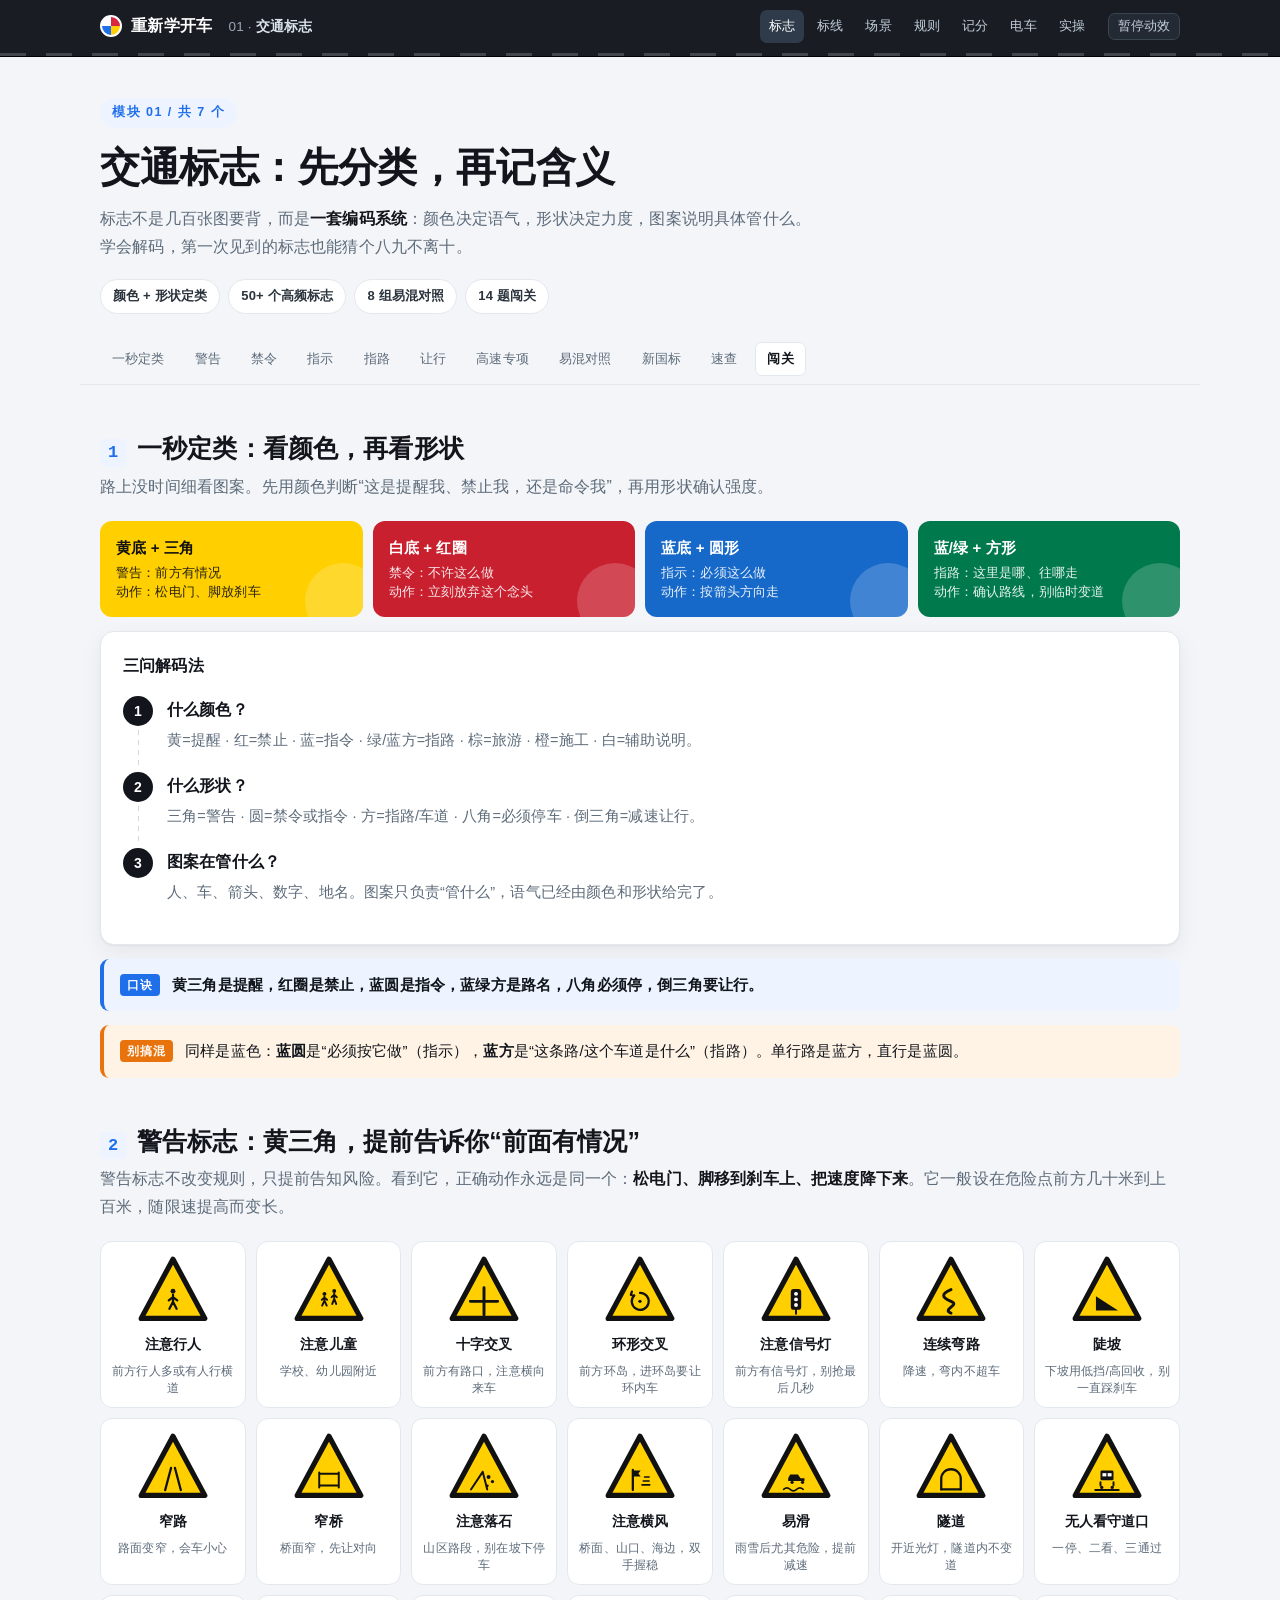
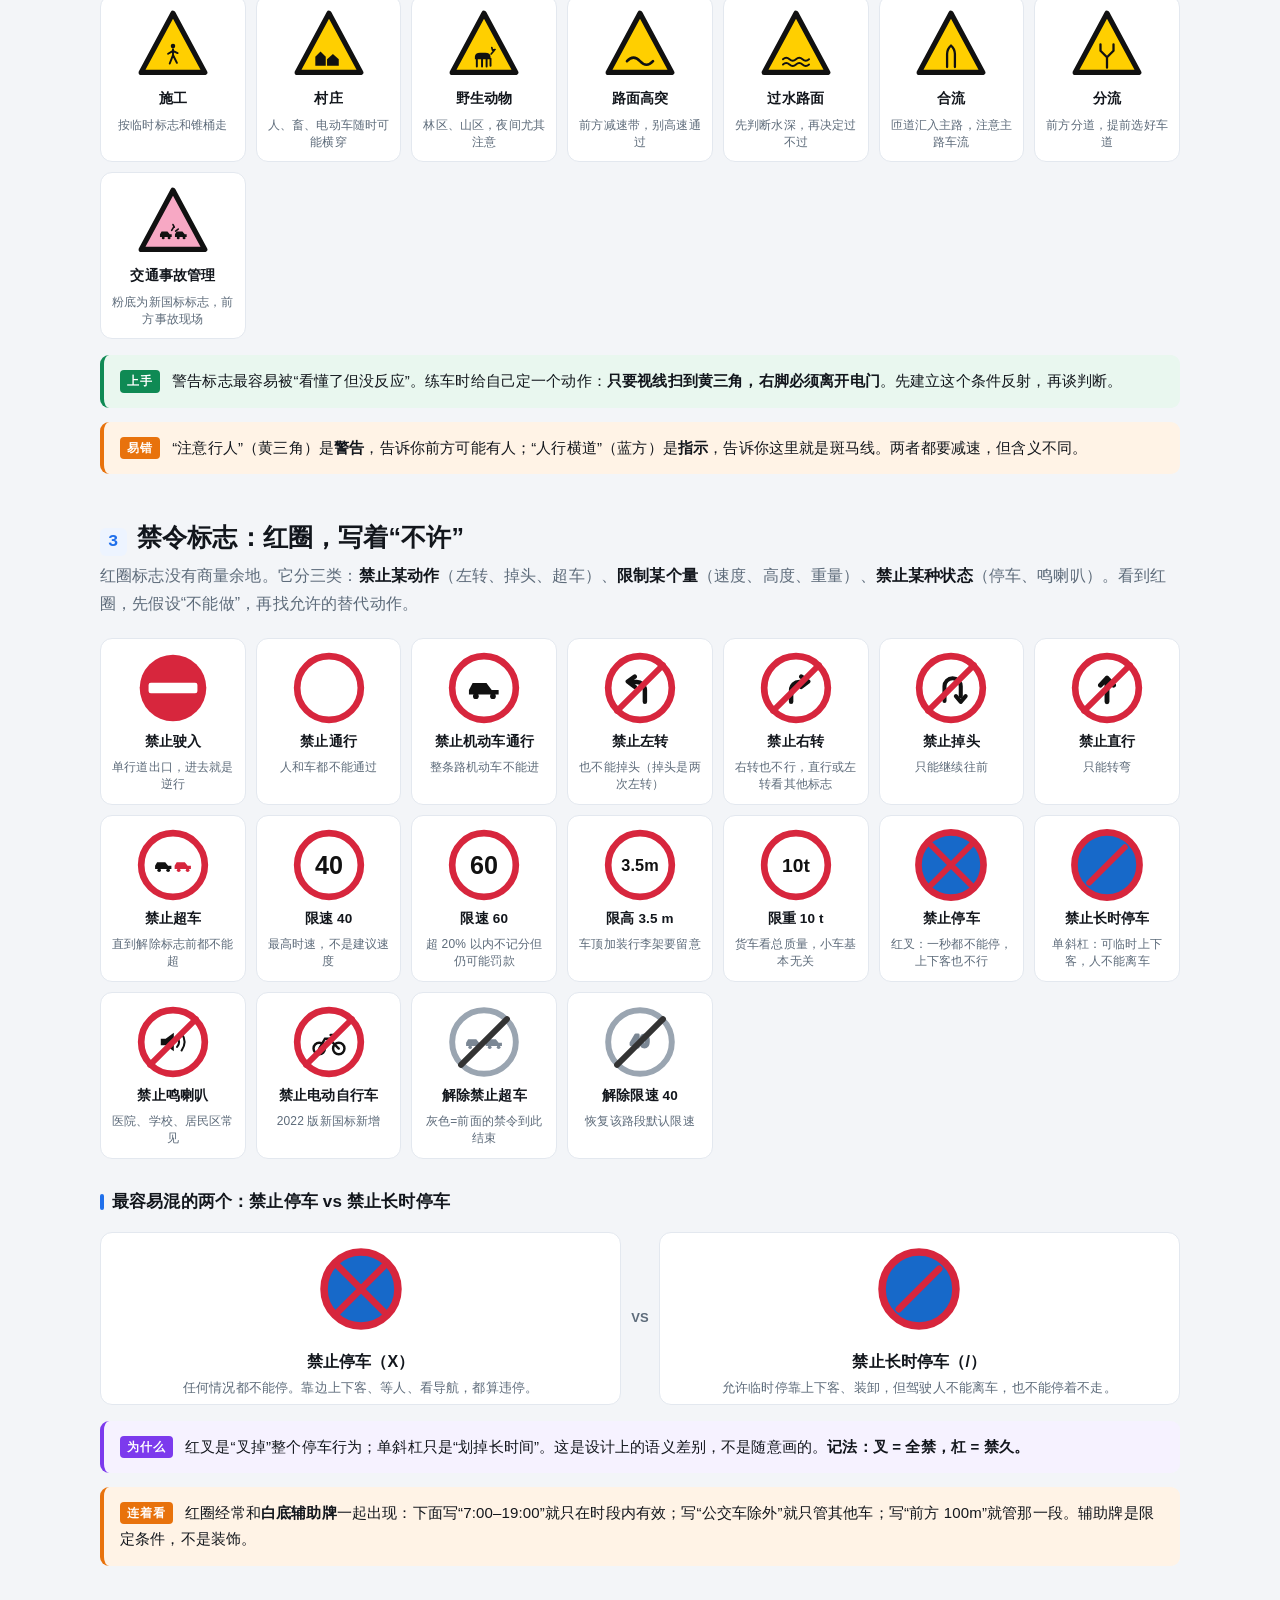
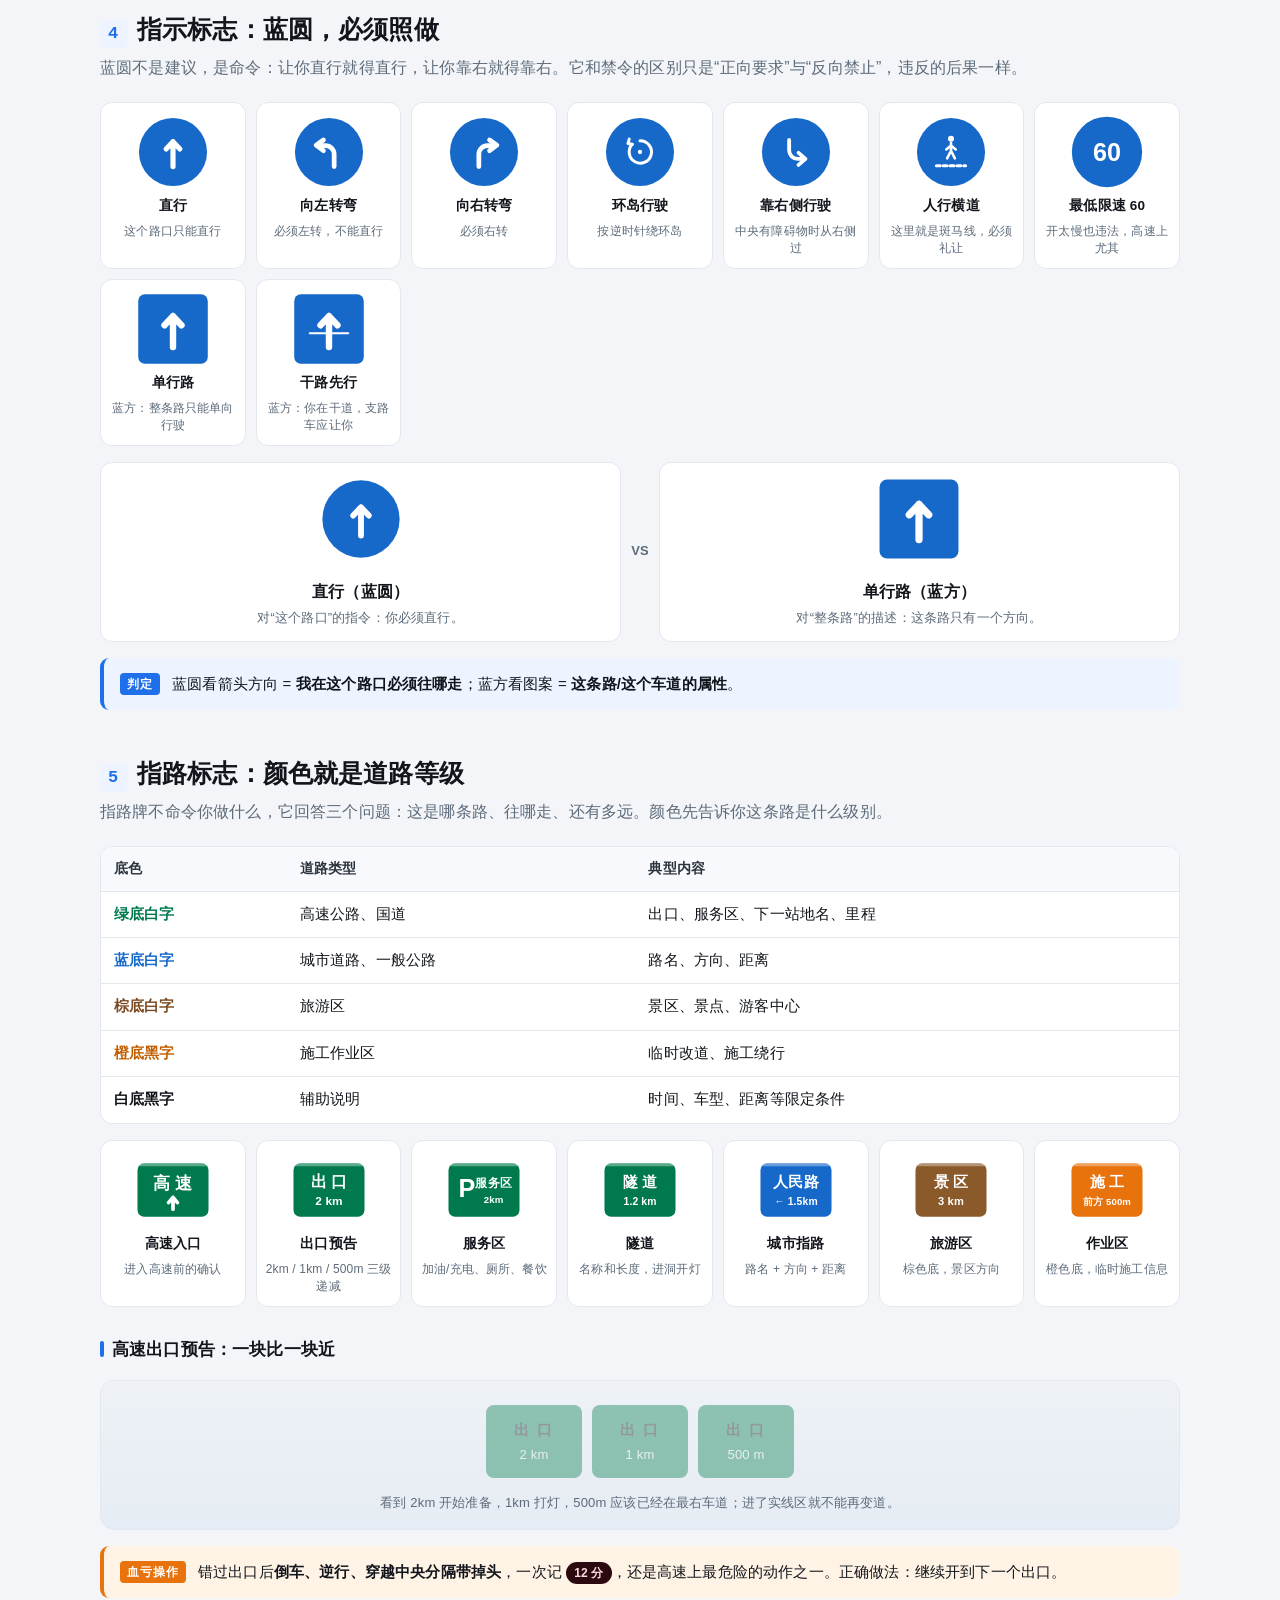
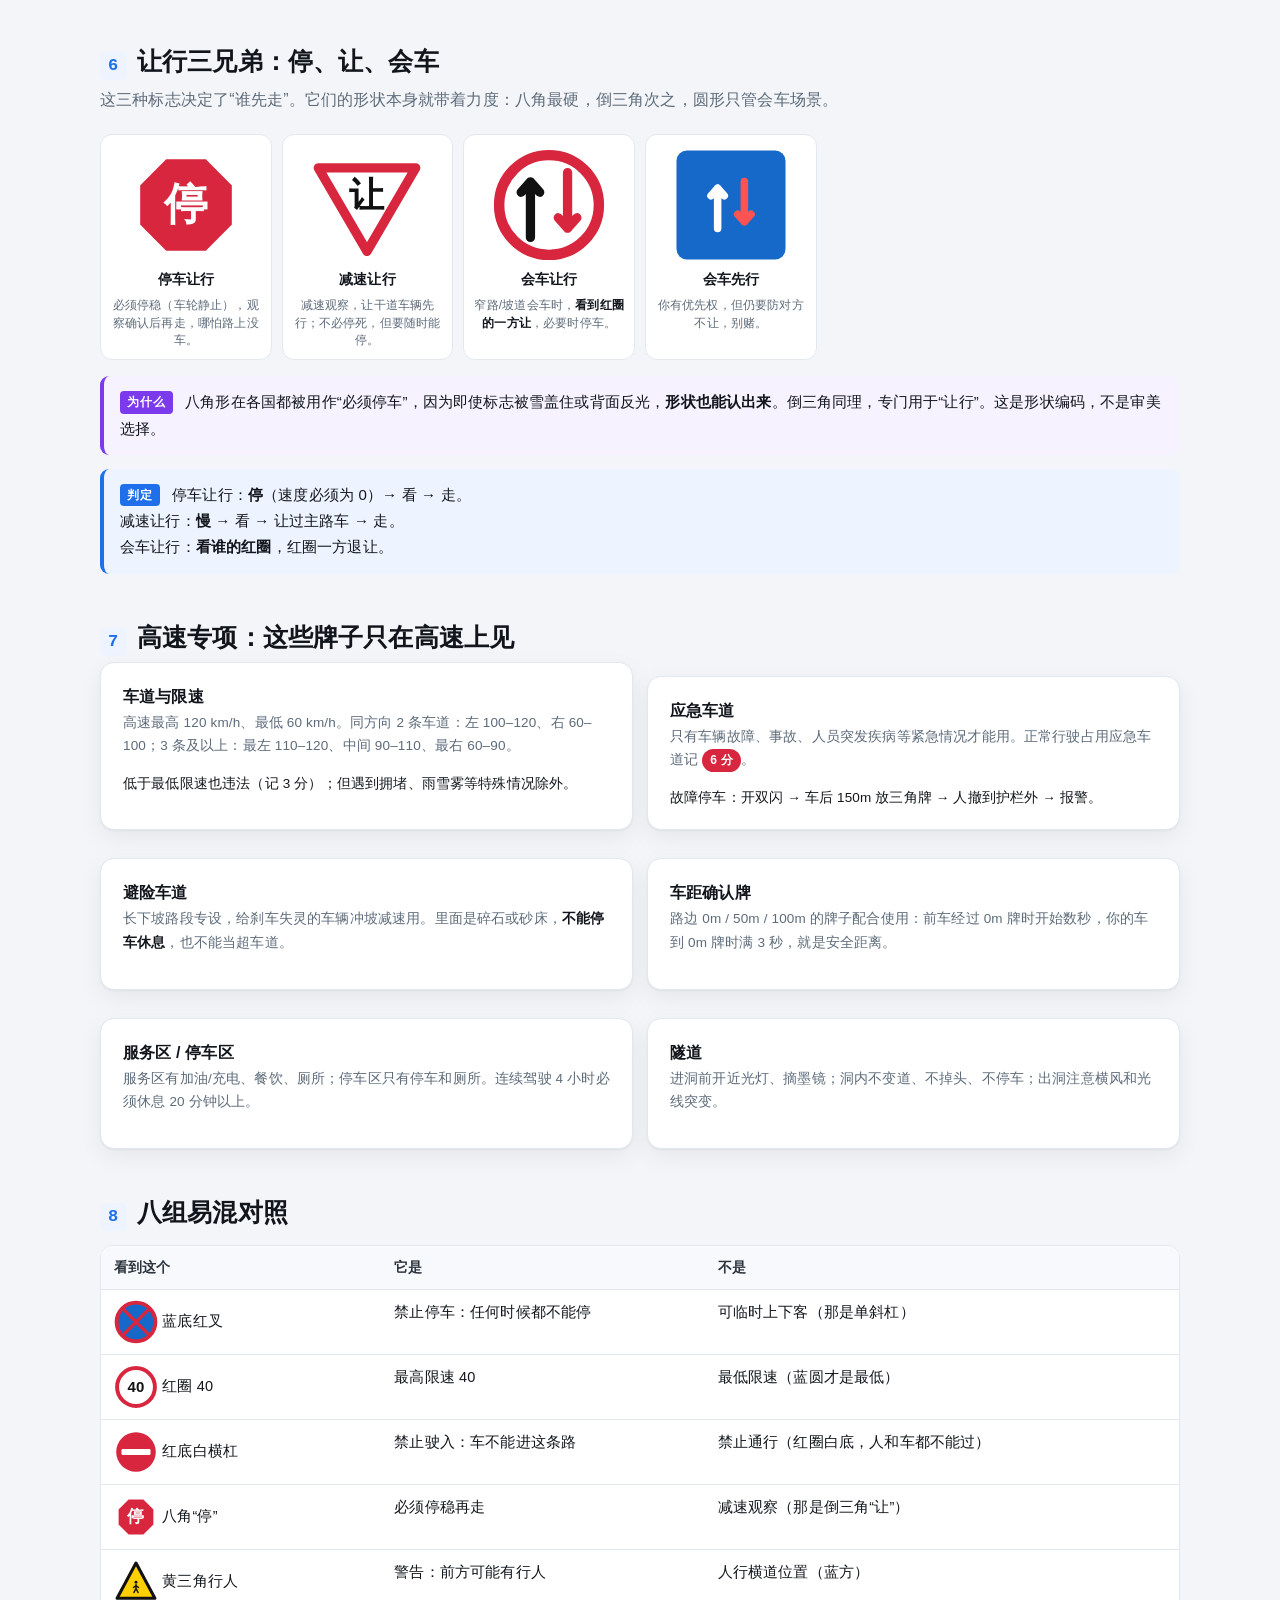
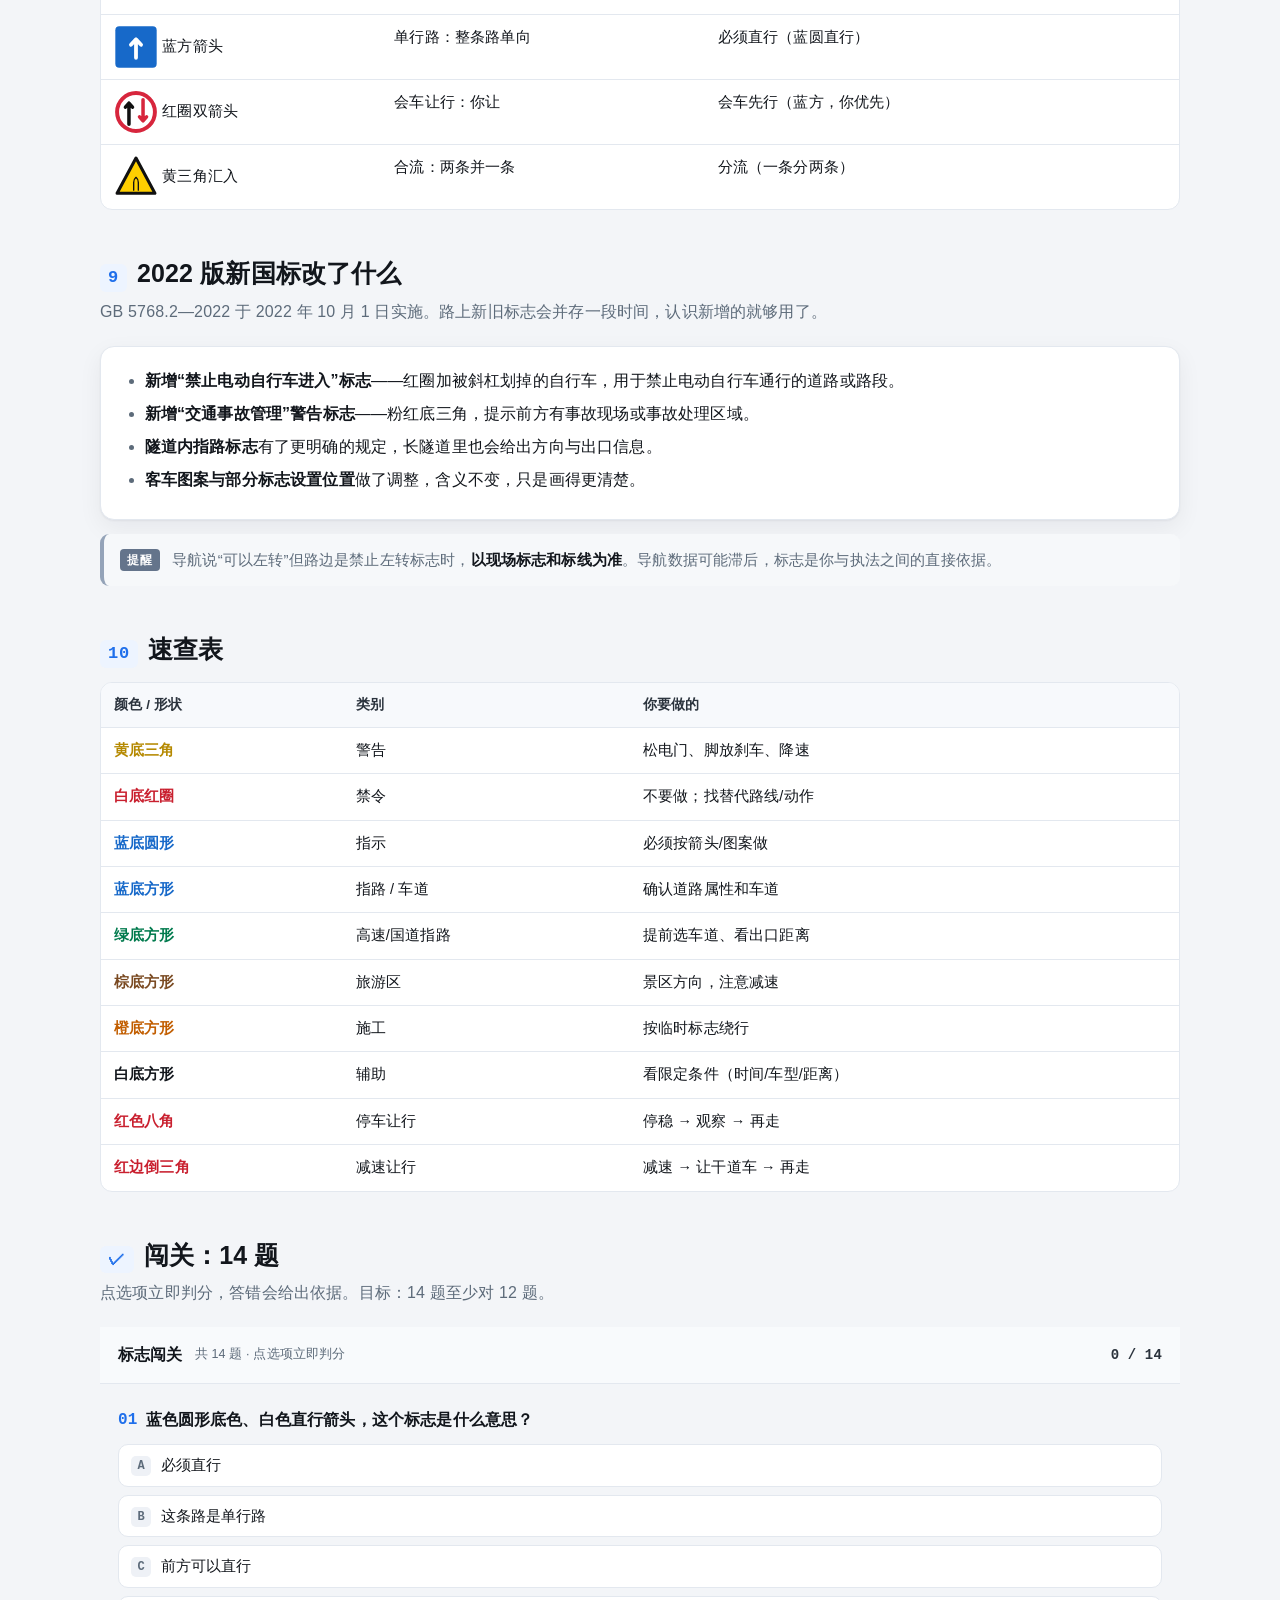
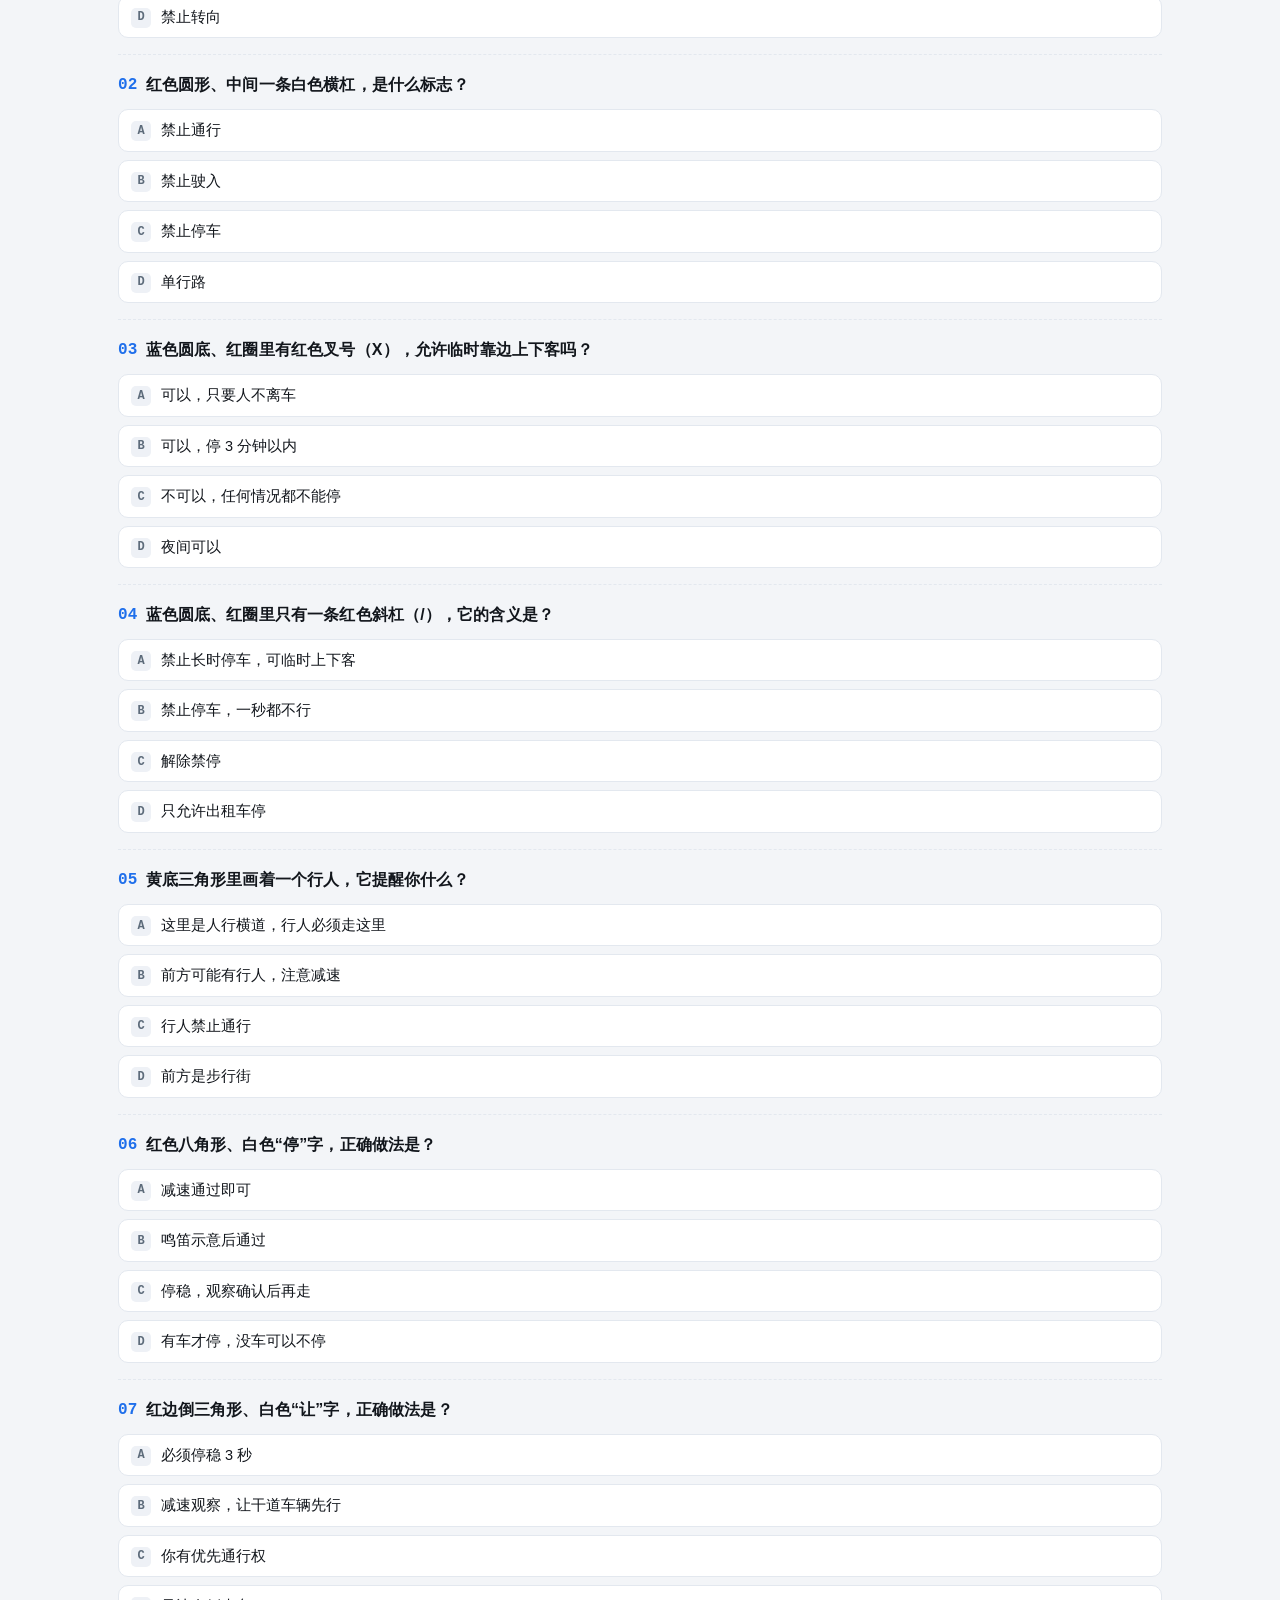
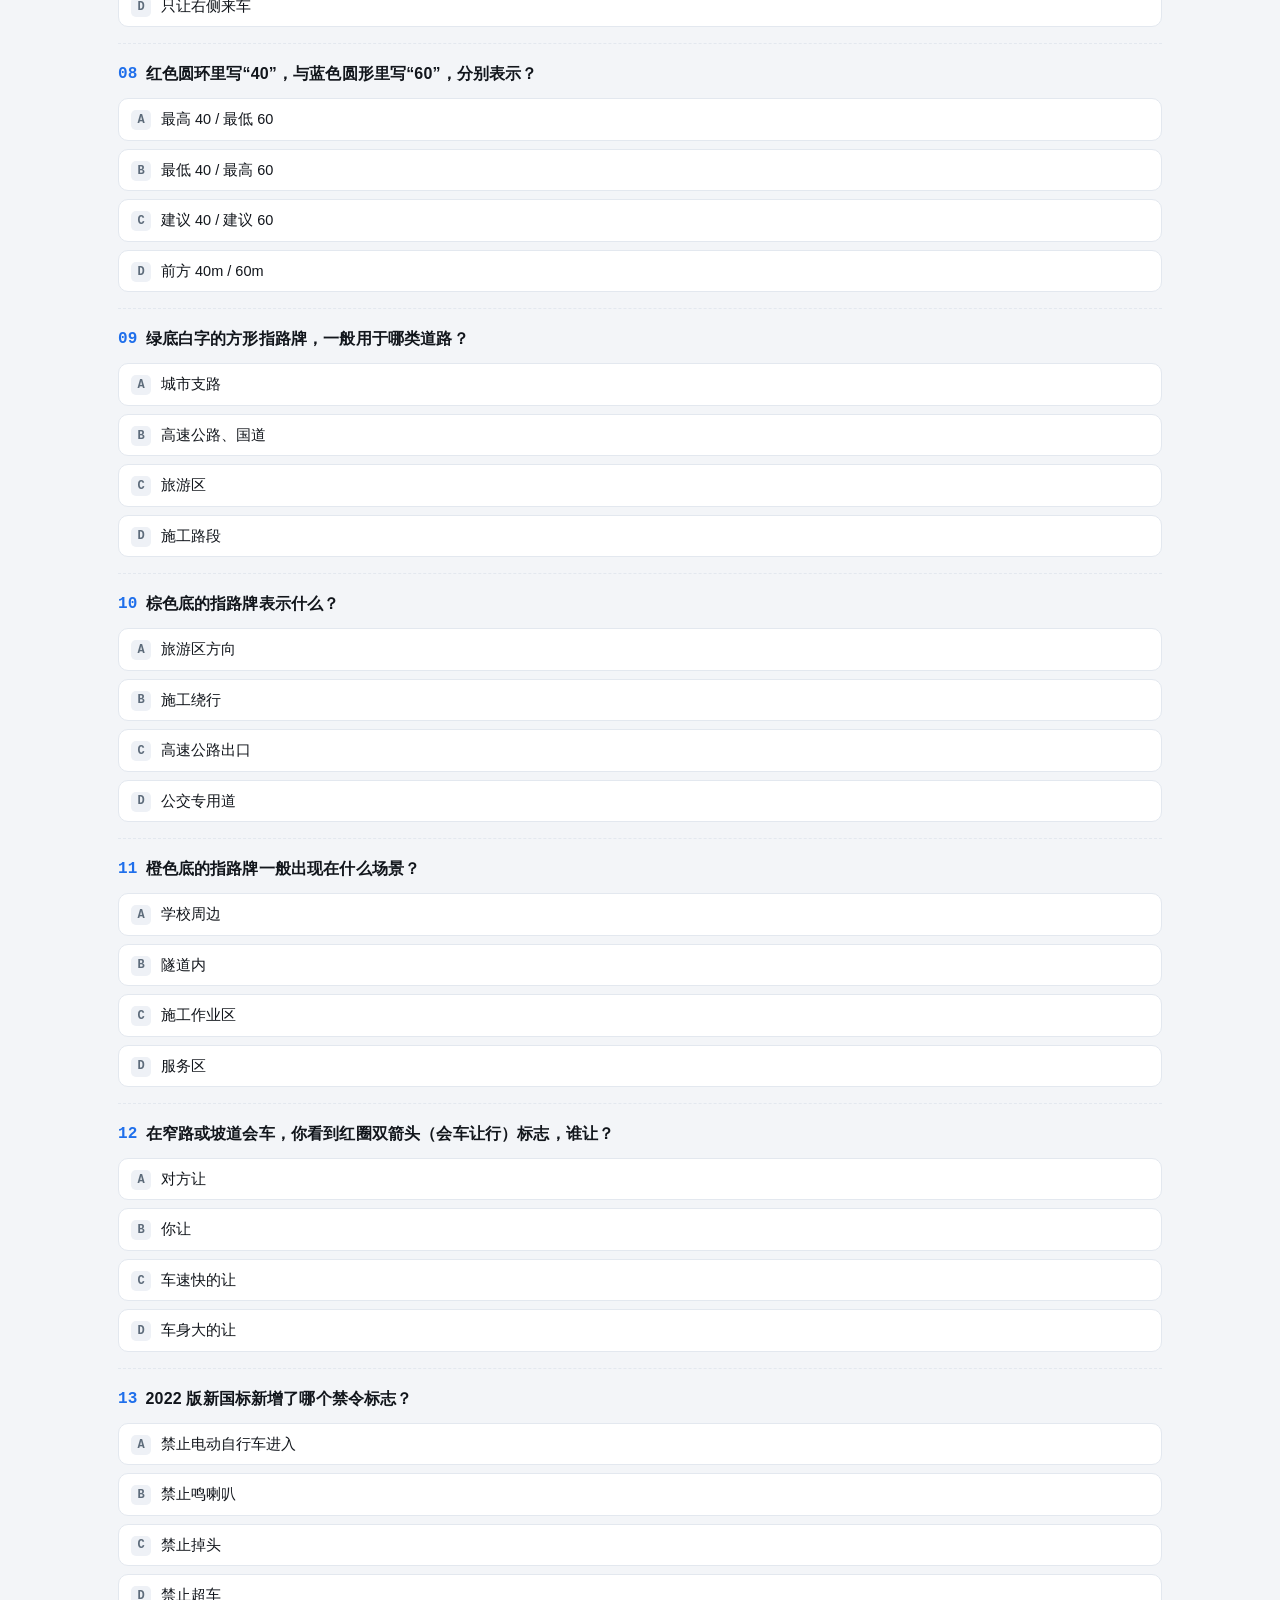
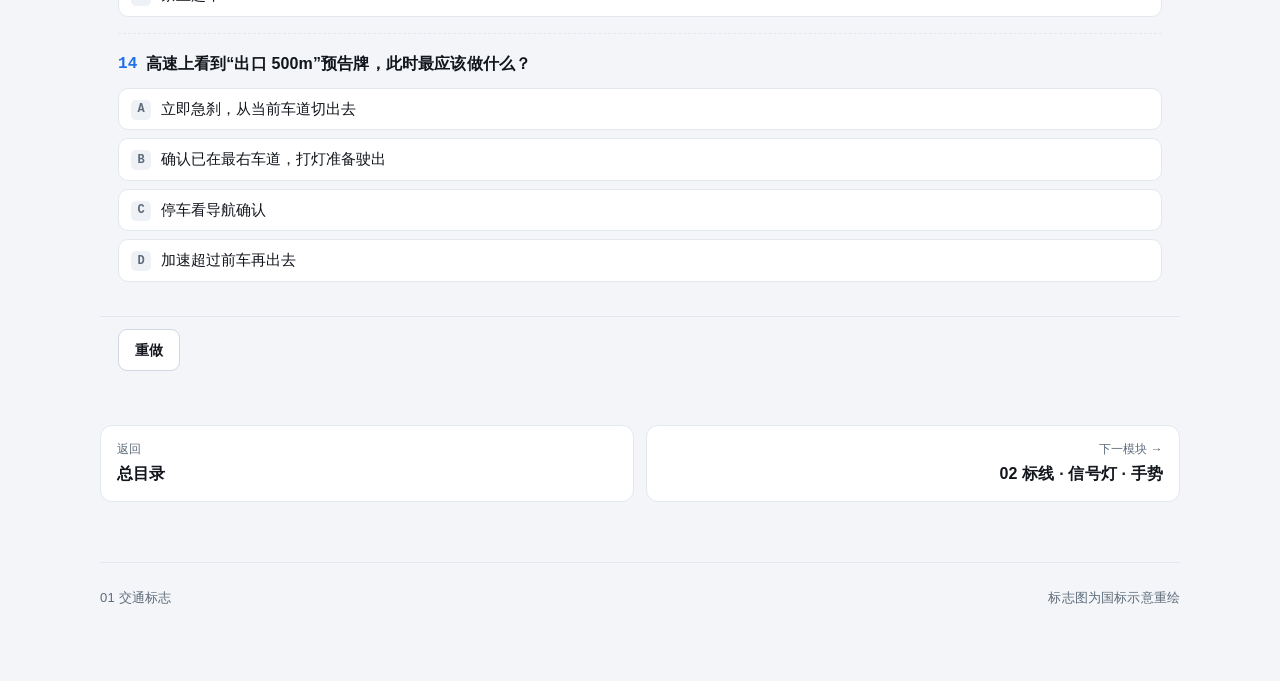
==== commit d4ee62ca: "动效默认播放，顶栏加暂停/播放开关" ====
--- a/01_signs.html
+++ b/01_signs.html
@@ -4,7 +4,7 @@
 <meta charset="utf-8">
 <meta name="viewport" content="width=device-width, initial-scale=1">
 <title>01 交通标志 · 重新学开车</title>
-<link rel="stylesheet" href="assets/css/style.css">
+<link rel="stylesheet" href="assets/css/style.css?v=20261127">
 <style>
   .decode { display: grid; grid-template-columns: repeat(auto-fit, minmax(160px, 1fr)); gap: 10px; }
   .decode-item { border-radius: 12px; padding: 14px 16px; min-height: 96px; position: relative; overflow: hidden; }
@@ -449,7 +449,7 @@
 </main>
 
 <script src="assets/js/signs.js"></script>
-<script src="assets/js/app.js"></script>
+<script src="assets/js/app.js?v=20261127"></script>
 <script>
 Driving.quiz("#quiz1", {
   id: "signs-01",
--- a/assets/css/style.css
+++ b/assets/css/style.css
@@ -64,6 +64,14 @@
 .topbar-nav a { color: #c3cedb; font-size: 13px; padding: 5px 9px; border-radius: 7px; white-space: nowrap; }
 .topbar-nav a:hover { background: #232a34; color: #fff; text-decoration: none; }
 .topbar-nav a.on { background: #2f3b4a; color: #fff; }
+.motion-btn {
+  font: inherit; font-size: 12.5px; line-height: 1;
+  color: #c3cedb; background: #232a34;
+  border: 1px solid #3a4552; border-radius: 7px;
+  padding: 6px 9px; cursor: pointer; white-space: nowrap;
+}
+.motion-btn:hover { background: #2f3b4a; color: #fff; }
+.motion-btn[aria-pressed="false"] { color: #8b97a6; }
 .topbar::after {
   content: ""; display: block; height: 3px;
   background-image: repeating-linear-gradient(90deg, #ffffff2e 0 26px, transparent 26px 46px);
@@ -377,6 +385,7 @@
 @media (max-width: 760px) {
   body { font-size: 15.5px; }
   .topbar-nav { display: none; }
+  .crumb { display: none; }
   .topbar::after { display: none; }
   .g2, .g3, .g4 { grid-template-columns: 1fr; }
   .compare { grid-template-columns: 1fr; }
@@ -392,7 +401,10 @@
 }
 @media (prefers-reduced-motion: reduce) {
   html { scroll-behavior: auto; }
-  *, *::before, *::after { animation-duration: .001ms !important; animation-iteration-count: 1 !important; transition-duration: .001ms !important; }
+}
+/* 动效默认播放；点顶栏按钮或本地存 off 时停止 */
+html.motion-off *, html.motion-off *::before, html.motion-off *::after {
+  animation-duration: .001ms !important; animation-iteration-count: 1 !important; transition-duration: .001ms !important;
 }
 @media print {
   .topbar, .pager, .quiz-foot .btn, .foot { display: none; }
